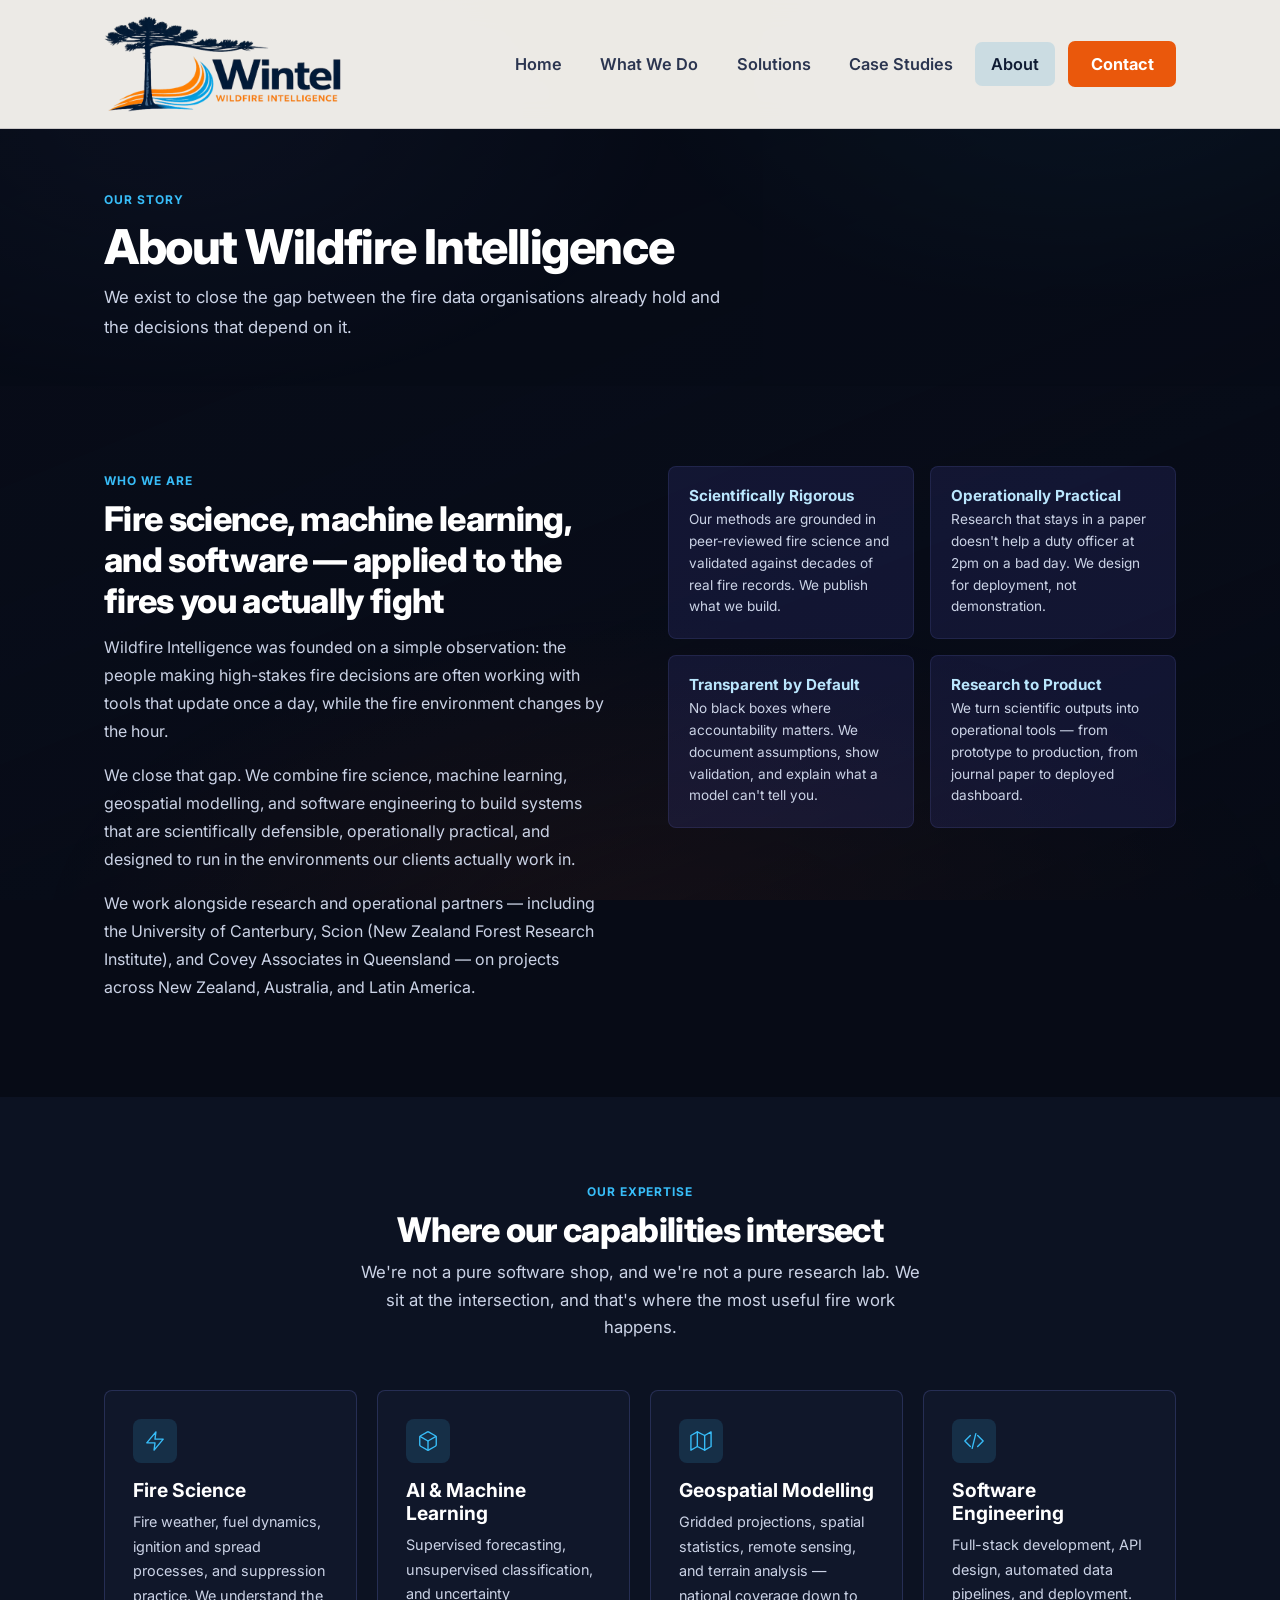
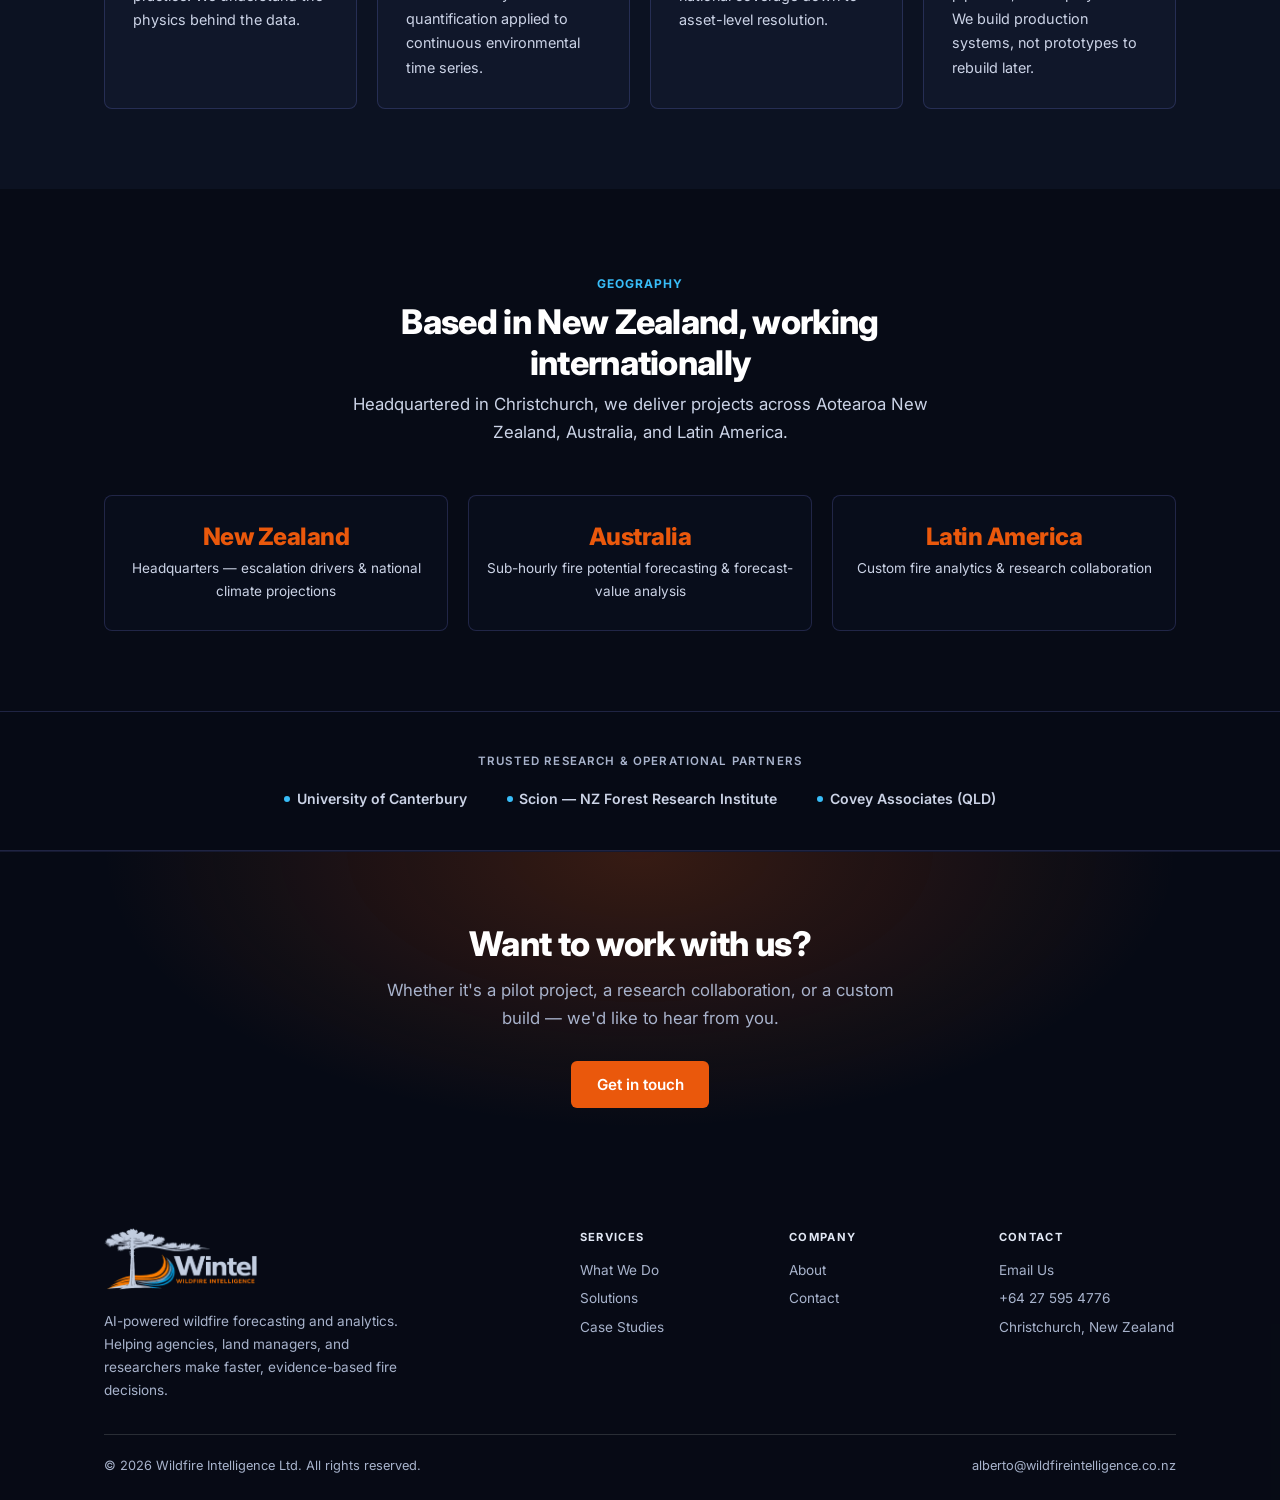
==== about.html @ 1c69aef7 "Initial commit: Wildfire Intelligence website" ====
<!DOCTYPE html>
<html lang="en">
<head>
    <meta charset="UTF-8">
    <meta name="viewport" content="width=device-width, initial-scale=1.0">
    <title>About — Wildfire Intelligence | Fire Science, AI &amp; Software</title>
    <meta name="description" content="Wildfire Intelligence combines fire science, machine learning, geospatial modelling, and software engineering to support fire decisions under uncertainty. Based in Christchurch, New Zealand.">
    <meta name="keywords" content="about Wildfire Intelligence, fire science AI, wildfire data science New Zealand, Alberto Ardid, fire analytics company">

    <meta property="og:type" content="website">
    <meta property="og:title" content="About — Wildfire Intelligence">
    <meta property="og:description" content="Fire science meets AI and software engineering. Supporting better fire decisions under uncertainty.">
    <meta property="og:url" content="https://www.wildfireintelligence.co.nz/about.html">
    <meta property="og:site_name" content="Wildfire Intelligence">

    <link rel="canonical" href="https://www.wildfireintelligence.co.nz/about.html">
    <link rel="icon" href="img/favicon-32.png?v=20260804-1512" sizes="32x32" type="image/png">
    <link rel="apple-touch-icon" href="img/favicon-180.png?v=20260804-1512">
    <link rel="preconnect" href="https://fonts.googleapis.com">
    <link rel="preconnect" href="https://fonts.gstatic.com" crossorigin>
    <link rel="stylesheet" href="https://fonts.googleapis.com/css2?family=Inter:wght@400;500;600;700;800&display=swap">
    <link rel="stylesheet" href="css/style.css?v=20260804-1512">
</head>
<body>

<a href="#main" class="skip-link">Skip to main content</a>

<header class="site-header">
    <nav class="container nav-inner" aria-label="Main navigation">
        <a href="index.html" class="logo" aria-label="Wintel - Wildfire Intelligence home">
            <img class="logo-lockup" src="img/logo-lockup.png?v=20260804-1512" alt="Wintel - Wildfire Intelligence" width="1265" height="512">
        </a>
        <button class="mobile-toggle" aria-label="Toggle menu" aria-expanded="false">
            <svg viewBox="0 0 24 24"><line x1="3" y1="6" x2="21" y2="6"/><line x1="3" y1="12" x2="21" y2="12"/><line x1="3" y1="18" x2="21" y2="18"/></svg>
        </button>
        <ul class="nav-links">
            <li><a href="index.html">Home</a></li>
            <li><a href="what-we-do.html">What We Do</a></li>
            <li><a href="solutions.html">Solutions</a></li>
            <li><a href="case-studies.html">Case Studies</a></li>
            <li><a href="about.html" class="active">About</a></li>
            <li class="nav-cta"><a href="contact.html">Contact</a></li>
        </ul>
    </nav>
</header>

<main id="main">

    <section class="page-header">
        <div class="container">
            <span class="section-label">Our Story</span>
            <h1>About Wildfire Intelligence</h1>
            <p>We exist to close the gap between the fire data organisations already hold and the decisions that depend on it.</p>
        </div>
    </section>

    <!-- MISSION -->
    <section class="section">
        <div class="container">
            <div class="about-grid">
                <div class="about-content">
                    <span class="section-label">Who We Are</span>
                    <h2>Fire science, machine learning, and software &mdash; applied to the fires you actually fight</h2>
                    <p>Wildfire Intelligence was founded on a simple observation: the people making high-stakes fire decisions are often working with tools that update once a day, while the fire environment changes by the hour.</p>
                    <p>We close that gap. We combine fire science, machine learning, geospatial modelling, and software engineering to build systems that are scientifically defensible, operationally practical, and designed to run in the environments our clients actually work in.</p>
                    <p>We work alongside research and operational partners &mdash; including the University of Canterbury, Scion (New Zealand Forest Research Institute), and Covey Associates in Queensland &mdash; on projects across New Zealand, Australia, and Latin America.</p>
                </div>
                <div class="values-grid">
                    <div class="value-item">
                        <h4>Scientifically Rigorous</h4>
                        <p>Our methods are grounded in peer-reviewed fire science and validated against decades of real fire records. We publish what we build.</p>
                    </div>
                    <div class="value-item">
                        <h4>Operationally Practical</h4>
                        <p>Research that stays in a paper doesn't help a duty officer at 2pm on a bad day. We design for deployment, not demonstration.</p>
                    </div>
                    <div class="value-item">
                        <h4>Transparent by Default</h4>
                        <p>No black boxes where accountability matters. We document assumptions, show validation, and explain what a model can't tell you.</p>
                    </div>
                    <div class="value-item">
                        <h4>Research to Product</h4>
                        <p>We turn scientific outputs into operational tools &mdash; from prototype to production, from journal paper to deployed dashboard.</p>
                    </div>
                </div>
            </div>
        </div>
    </section>

    <!-- WHAT WE BRING -->
    <section class="section section-alt">
        <div class="container">
            <div class="section-header">
                <span class="section-label">Our Expertise</span>
                <h2>Where our capabilities intersect</h2>
                <p>We're not a pure software shop, and we're not a pure research lab. We sit at the intersection, and that's where the most useful fire work happens.</p>
            </div>
            <div class="services-grid">
                <div class="service-card">
                    <div class="service-card-icon"><svg viewBox="0 0 24 24"><path d="M13 2L3 14h9l-1 8 10-12h-9l1-8z"/></svg></div>
                    <h3>Fire Science</h3>
                    <p>Fire weather, fuel dynamics, ignition and spread processes, and suppression practice. We understand the physics behind the data.</p>
                </div>
                <div class="service-card">
                    <div class="service-card-icon"><svg viewBox="0 0 24 24"><path d="M21 16V8a2 2 0 0 0-1-1.73l-7-4a2 2 0 0 0-2 0l-7 4A2 2 0 0 0 3 8v8a2 2 0 0 0 1 1.73l7 4a2 2 0 0 0 2 0l7-4A2 2 0 0 0 21 16z"/><polyline points="3.27 6.96 12 12.01 20.73 6.96"/><line x1="12" y1="22.08" x2="12" y2="12"/></svg></div>
                    <h3>AI &amp; Machine Learning</h3>
                    <p>Supervised forecasting, unsupervised classification, and uncertainty quantification applied to continuous environmental time series.</p>
                </div>
                <div class="service-card">
                    <div class="service-card-icon"><svg viewBox="0 0 24 24"><polygon points="1 6 1 22 8 18 16 22 23 18 23 2 16 6 8 2 1 6"/><line x1="8" y1="2" x2="8" y2="18"/><line x1="16" y1="6" x2="16" y2="22"/></svg></div>
                    <h3>Geospatial Modelling</h3>
                    <p>Gridded projections, spatial statistics, remote sensing, and terrain analysis &mdash; national coverage down to asset-level resolution.</p>
                </div>
                <div class="service-card">
                    <div class="service-card-icon"><svg viewBox="0 0 24 24"><polyline points="16 18 22 12 16 6"/><polyline points="8 6 2 12 8 18"/><line x1="14" y1="4" x2="10" y2="20"/></svg></div>
                    <h3>Software Engineering</h3>
                    <p>Full-stack development, API design, automated data pipelines, and deployment. We build production systems, not prototypes to rebuild later.</p>
                </div>
            </div>
        </div>
    </section>

    <!-- WHERE WE WORK -->
    <section class="section">
        <div class="container">
            <div class="section-header">
                <span class="section-label">Geography</span>
                <h2>Based in New Zealand, working internationally</h2>
                <p>Headquartered in Christchurch, we deliver projects across Aotearoa New Zealand, Australia, and Latin America.</p>
            </div>
            <div class="stats">
                <div class="stat">
                    <div class="stat-number" style="font-size:1.5rem;">New Zealand</div>
                    <div class="stat-label">Headquarters &mdash; escalation drivers &amp; national climate projections</div>
                </div>
                <div class="stat">
                    <div class="stat-number" style="font-size:1.5rem;">Australia</div>
                    <div class="stat-label">Sub-hourly fire potential forecasting &amp; forecast-value analysis</div>
                </div>
                <div class="stat">
                    <div class="stat-number" style="font-size:1.5rem;">Latin America</div>
                    <div class="stat-label">Custom fire analytics &amp; research collaboration</div>
                </div>
            </div>
        </div>
    </section>

    <!-- PARTNERS -->
    <section class="partners">
        <div class="container partners-inner">
            <div class="partners-label">Trusted Research &amp; Operational Partners</div>
            <div class="partners-grid">
                <div class="partner"><span class="partner-dot"></span>University of Canterbury</div>
                <div class="partner"><span class="partner-dot"></span>Scion &mdash; NZ Forest Research Institute</div>
                <div class="partner"><span class="partner-dot"></span>Covey Associates (QLD)</div>
            </div>
        </div>
    </section>

    <section class="cta-banner">
        <div class="container">
            <h2>Want to work with us?</h2>
            <p>Whether it's a pilot project, a research collaboration, or a custom build &mdash; we'd like to hear from you.</p>
            <a href="contact.html" class="btn btn-primary">Get in touch</a>
        </div>
    </section>

</main>

<footer class="site-footer">
    <div class="container">
        <div class="footer-inner">
            <div class="footer-brand">
                <a href="index.html" class="logo" aria-label="Wintel - Wildfire Intelligence home">
                    <img class="logo-lockup" src="img/logo-lockup-reverse.png?v=20260804-1512" alt="Wintel - Wildfire Intelligence" width="1265" height="512">
                </a>
                <p>AI-powered wildfire forecasting and analytics. Helping agencies, land managers, and researchers make faster, evidence-based fire decisions.</p>
            </div>
            <div>
                <div class="footer-heading">Services</div>
                <ul class="footer-links">
                    <li><a href="what-we-do.html">What We Do</a></li>
                    <li><a href="solutions.html">Solutions</a></li>
                    <li><a href="case-studies.html">Case Studies</a></li>
                </ul>
            </div>
            <div>
                <div class="footer-heading">Company</div>
                <ul class="footer-links">
                    <li><a href="about.html">About</a></li>
                    <li><a href="contact.html">Contact</a></li>
                </ul>
            </div>
            <div>
                <div class="footer-heading">Contact</div>
                <ul class="footer-links">
                    <li><a href="mailto:alberto@wildfireintelligence.co.nz">Email Us</a></li>
                    <li><a href="tel:+64275954776">+64 27 595 4776</a></li>
                    <li>Christchurch, New Zealand</li>
                </ul>
            </div>
        </div>
        <div class="footer-bottom">
            <span>&copy; 2026 Wildfire Intelligence Ltd. All rights reserved.</span>
            <a href="mailto:alberto@wildfireintelligence.co.nz">alberto@wildfireintelligence.co.nz</a>
        </div>
    </div>
</footer>

<script src="js/main.js?v=20260804-1512" defer></script>
</body>
</html>
---- css/style.css ----
/* ============================================================
   WILDFIRE INTELLIGENCE — Design System
   Indigo-navy dark: navy surfaces, cool ash type, sky data, fire action.

   HOW THIS FILE IS ORGANISED
   1. PALETTE        raw hues. Never referenced by components directly.
   2. TOKENS         semantic roles (--bg-*, --text-*, --tint-*, --on-band-*).
                     Components reference ONLY these — so re-theming the whole
                     site means editing this block and nothing else.
   3. RETIRED THEMES previous token sets, kept commented for a one-paste restore.
   4. COMPONENTS

   COLOUR DISCIPLINE, in order of loudness:
     action (fire orange) — CTAs, stat numbers, hero-badge dot, CTA band,
                            hot end of any scale. Nothing else, ever.
     data (sky)           — links, section labels, icons, check marks,
                            citation links, the cool end of any scale.
     structure (periwinkle) — hairlines, tinted panels, partner glyphs.
   In this theme sky carries both the "link" and "verify" roles; the tokens
   stay separate so a future theme can split them again (the plum theme did,
   with violet for structure and cyan for verification).

   BANDS: .section-dark, .cta-banner and .site-footer are darker slabs that
   punctuate the page — its rhythm. Their contents use --on-band-* tokens, so
   anything nested inside a band must use those rather than --text-*.

   Pure static HTML/CSS/JS — no build step, no framework.
   ============================================================ */

/* ---------- 1. PALETTE ---------- */
:root {
    /* Fire */
    --fire-700: #9a3412; --fire-600: #ea580c; --fire-500: #f97316;
    --fire-400: #fb923c; --fire-300: #fdba74; --ember-200: #fed7aa;
    /* Sky — data */
    --sky-700: #0369a1; --sky-600: #0284c7; --sky-500: #0ea5e9;
    --sky-400: #38bdf8; --sky-300: #7dd3fc; --sky-200: #bae6fd;
    /* Periwinkle — structure */
    --iris-600: #4f46e5; --iris-500: #6366f1; --iris-400: #818cf8;
    --iris-300: #a5b4fc;
    /* Indigo-navy surfaces */
    --navy-950: #070b16; --navy-900: #0b1020; --navy-850: #131a2e;
    --navy-800: #1c2540; --navy-700: #2a3556;
    /* Cool ash neutrals */
    --ash-600: #4b5675; --ash-500: #6b7796; --ash-400: #a8b3cc;
    --ash-300: #cbd3e6; --ash-200: #e2e8f5; --ash-100: #f1f4fb;

    --white: #ffffff;

    --font-sans: 'Inter', system-ui, -apple-system, sans-serif;
    --radius: 8px;
    --radius-lg: 12px;
    --max-width: 1120px;
}

/* ---------- 2. TOKENS (indigo-navy dark) ---------- */
:root {
    /* backgrounds */
    --bg-page:        var(--navy-950);
    /* Light header bar. This is also what lets the logo keep its ORIGINAL
       colours on a transparent background — its type is near-black navy and
       needs a light surface behind it, so header colours are their own tokens. */
    --bg-header:      rgba(244,242,237,.97);
    --header-line:    rgba(26,19,48,.16);
    --header-text:    #2b3550;
    --header-strong:  #0f1b33;
    --header-tint:    rgba(2,132,199,.14);
    --bg-hero:        rgba(7,11,22,.42);
    --bg-page-header: rgba(7,11,22,.55);
    --bg-alt:         rgba(19,26,46,.52);
    --bg-rail:        rgba(7,11,22,.46);
    --surface:        rgba(19,26,46,.74);
    --surface-2:      rgba(11,16,32,.62);
    --field-bg:       rgba(7,11,22,.6);
    --field-line:     rgba(168,179,204,.26);
    --mobile-nav-bg:  rgba(7,11,22,.97);

    /* glow fields behind everything */
    --glow-cool: rgba(56,189,248,.15);
    --glow-mid:  rgba(129,140,248,.18);
    --glow-warm: rgba(234,88,12,.14);
    --veil: linear-gradient(158deg, rgba(7,11,22,.56), rgba(11,16,32,.30) 46%, rgba(7,11,22,.74));

    /* lines and shadows — on dark, hairlines do the work elevation does on light */
    --line:        rgba(129,140,248,.20);
    --line-soft:   rgba(129,140,248,.12);
    --shadow-rest: none;
    --shadow-card: 0 12px 30px rgba(0,0,0,.32);
    --logo-plate:  rgba(247,245,240,.97);  /* light plate behind the full-colour lockup */

    /* type */
    --heading:          var(--white);
    --text-body:        var(--ash-300);
    --text-strong:      var(--ash-100);
    --text-lead:        var(--ash-200);
    --text-muted:       var(--ash-400);
    --text-faint:       var(--ash-500);
    --text-placeholder: var(--ash-600);

    /* accents */
    --action:       var(--fire-600);
    --action-hover: #c2410c;
    --action-hot:   var(--fire-500);
    --link:         var(--sky-400);
    --link-hover:   var(--sky-200);
    --label:        var(--sky-400);
    --icon:         var(--sky-400);
    --icon-strong:  var(--sky-300);
    --verify:       var(--sky-400);
    --verify-text:  var(--sky-400);
    --badge-text:   var(--sky-200);
    /* --logo-sub / --logo-glow are only needed if the header ever reverts to
       "emblem image + live text"; the full-lockup version uses --logo-plate. */

    /* tints */
    --tint-nav:          rgba(56,189,248,.16);
    --tint-icon:         rgba(56,189,248,.14);
    --tint-badge:        rgba(56,189,248,.18);
    --tint-panel:        rgba(99,102,241,.12);
    --tint-panel-hover:  rgba(99,102,241,.18);
    --tint-case-head:    rgba(99,102,241,.09);
    --tint-visual:       rgba(99,102,241,.20);
    --tint-ring:         rgba(56,189,248,.18);
    --border-hover:      rgba(56,189,248,.45);

    /* secondary button */
    --btn2-bg:       rgba(255,255,255,.1);
    --btn2-bg-hover: rgba(56,189,248,.16);
    --btn2-text:     var(--white);
    --btn2-line:     rgba(203,211,230,.28);

    /* darker bands that punctuate the page */
    --band-bg:         rgba(7,11,22,.6);
    --cta-bg:          rgba(7,11,22,.7);
    --footer-bg:       rgba(7,11,22,.86);
    --band-inset:      rgba(255,255,255,.06);
    --band-line:       rgba(255,255,255,.14);
    --on-band-heading: var(--white);
    --on-band-text:    var(--ash-200);
    --on-band-muted:   var(--ash-400);
    --on-band-label:   var(--sky-300);
    --on-band-badge:   rgba(56,189,248,.18);
}

/* ---------- 3. RETIRED THEMES (one-paste restore) ----------------------------
   Each set replaces the token block above. The component section never needs
   editing. js/main.js carries a matching mesh ramp per theme — set its `THEME`
   constant to 'navy' (active), 'plum' or 'bone'. That is not cosmetic: a ramp
   tuned for a dark page goes invisible on paper, so the bone ramp inverts which
   end of the scale carries the ink and raises the alpha floor.

   --- A. BONE LIGHT (paper, ink-violet type, dark plum bands; THEME='bone') ---
   Palette additions needed: --ink-900:#1a1330; --ink-800:#332b4a; --ink-600:#5c5375;
   --ink-400:#8a819e; --bone:#f7f5f0; plus the violet/cyan/plum ramps from B.
    --bg-page: var(--bone);                --bg-header: rgba(247,245,240,.92);
    --bg-hero: transparent;                --bg-page-header: rgba(255,255,255,.55);
    --bg-alt: rgba(255,255,255,.62);       --bg-rail: rgba(255,255,255,.55);
    --surface: rgba(255,255,255,.92);      --surface-2: rgba(255,255,255,.76);
    --field-bg: var(--white);              --field-line: rgba(26,19,48,.22);
    --mobile-nav-bg: rgba(247,245,240,.98);
    --glow-cool: rgba(8,145,178,.10);      --glow-mid: rgba(124,58,237,.11);
    --glow-warm: rgba(234,88,12,.10);
    --veil: linear-gradient(158deg, rgba(247,245,240,.5), rgba(255,255,255,.2) 46%, rgba(241,239,233,.6));
    --line: rgba(76,29,149,.16);           --line-soft: rgba(76,29,149,.09);
    --shadow-rest: 0 1px 2px rgba(45,25,80,.07);
    --shadow-card: 0 10px 24px rgba(45,25,80,.13);
    --logo-glow: drop-shadow(0 2px 8px rgba(120,40,10,.22));
    --heading: #1a1330;   --text-body: #332b4a;   --text-strong: #1a1330;
    --text-lead: #332b4a; --text-muted: #5c5375;  --text-faint: #8a819e;
    --text-placeholder: #8a819e;
    --action-hot: var(--fire-600);         --link: #7c3aed;  --link-hover: #5b21b6;
    --label: #7c3aed;  --icon: #7c3aed;    --icon-strong: #7c3aed;
    --verify: #0891b2; --verify-text: #0e7490; --badge-text: #5b21b6;
    --logo-sub: #c2410c;
    --tint-nav: rgba(124,58,237,.12);      --tint-icon: rgba(124,58,237,.14);
    --tint-badge: rgba(124,58,237,.12);    --tint-panel: rgba(124,58,237,.09);
    --tint-panel-hover: rgba(124,58,237,.14); --tint-case-head: rgba(124,58,237,.07);
    --tint-visual: rgba(124,58,237,.20);   --tint-ring: rgba(124,58,237,.18);
    --border-hover: rgba(124,58,237,.42);
    --btn2-bg: var(--white); --btn2-bg-hover: #f1efe9;
    --btn2-text: #1a1330;   --btn2-line: rgba(26,19,48,.2);
    --band-bg: #140d24; --cta-bg: #140d24; --footer-bg: #140d24;
   Also: the footer logo needs its own warm glow, since the page-level
   --logo-glow is a dark shadow that vanishes on the band.

   --- B. PLUM-VIOLET DARK (violet structure, cyan verification; THEME='plum') ---
   Palette additions needed: --violet-800:#5b21b6 --violet-700:#6d28d9
   --violet-600:#7c3aed --violet-500:#8b5cf6 --violet-400:#a78bfa
   --violet-300:#c4b5fd --violet-200:#ddd6fe --cyan-700:#0e7490 --cyan-600:#0891b2
   --cyan-400:#22d3ee --cyan-300:#67e8f9 --cyan-200:#a5f3fc --plum-950:#0d0918
   --plum-900:#140d24 --plum-850:#1d1436 --plum-800:#291c4a, and violet-tinted ash
   (#5b5175 #7d7296 #b6acce #d8d1e8 #ece6f7 #f6f3fb).
    --bg-page: var(--plum-950);            --bg-header: rgba(13,9,24,.9);
    --bg-hero: rgba(13,9,24,.42);          --bg-page-header: rgba(13,9,24,.55);
    --bg-alt: rgba(29,20,54,.52);          --bg-rail: rgba(13,9,24,.46);
    --surface: rgba(29,20,54,.74);         --surface-2: rgba(20,13,36,.62);
    --field-bg: rgba(13,9,24,.6);          --field-line: rgba(182,172,206,.26);
    --mobile-nav-bg: rgba(13,9,24,.97);
    --glow-cool: rgba(34,211,238,.15);     --glow-mid: rgba(167,139,250,.24);
    --glow-warm: rgba(234,88,12,.16);
    --veil: linear-gradient(158deg, rgba(13,9,24,.56), rgba(20,13,36,.30) 46%, rgba(13,9,24,.74));
    --line: rgba(167,139,250,.24);         --line-soft: rgba(167,139,250,.14);
    --shadow-card: 0 12px 30px rgba(0,0,0,.34);
    --logo-glow: drop-shadow(0 2px 12px rgba(249,115,22,.4));
    --link: #a78bfa;  --link-hover: #ddd6fe;  --label: #a78bfa;
    --icon: #a78bfa;  --icon-strong: #c4b5fd;
    --verify: #22d3ee; --verify-text: #22d3ee; --badge-text: #ddd6fe;
    --tint-nav: rgba(167,139,250,.18);     --tint-icon: rgba(139,92,246,.18);
    --tint-badge: rgba(139,92,246,.22);    --tint-panel: rgba(124,58,237,.16);
    --tint-panel-hover: rgba(124,58,237,.22); --tint-case-head: rgba(124,58,237,.14);
    --tint-visual: rgba(139,92,246,.26);   --tint-ring: rgba(139,92,246,.22);
    --border-hover: rgba(167,139,250,.5);
    --btn2-bg-hover: rgba(167,139,250,.18); --btn2-line: rgba(216,209,232,.28);
    --band-bg: rgba(13,9,24,.62);          --cta-bg: rgba(13,9,24,.72);
    --footer-bg: rgba(13,9,24,.88);        --on-band-label: #67e8f9;
    --on-band-badge: rgba(34,211,238,.18);

   A dual auto light/dark build also worked: wrap the bone set in
   @media (prefers-color-scheme: light) and pick the JS ramp from matchMedia.
   ------------------------------------------------------------------------- */

/* ---------- 4. COMPONENTS ---------- */
*, *::before, *::after { box-sizing: border-box; margin: 0; padding: 0; }
html { font-size: 16px; scroll-behavior: smooth; }
body {
    font-family: var(--font-sans); color: var(--text-body);
    line-height: 1.65; background: var(--bg-page);
    -webkit-font-smoothing: antialiased;
    min-height: 100vh;
    position: relative;
    isolation: isolate;
}

/* Backdrop — two cool fields plus one restrained ember glow, in place of
   Cloudbreak's background photo. To use a photo later, add to body::before:
       background-image: url("../img/bg.jpg");
       background-size: cover; background-position: center;
   and drop the opacity to ~.22.                                          */
body::before {
    content: "";
    position: fixed; inset: 0; z-index: 0; pointer-events: none;
    background:
        radial-gradient(ellipse 56% 46% at 84% 6%,   var(--glow-cool), transparent 62%),
        radial-gradient(ellipse 60% 50% at 14% 12%,  var(--glow-mid),  transparent 64%),
        radial-gradient(ellipse 74% 54% at 52% 104%, var(--glow-warm), transparent 66%);
}
body::after {
    content: "";
    position: fixed; inset: 0; z-index: 0; pointer-events: none;
    background: var(--veil);
}
body > * { position: relative; z-index: 1; }

img { max-width: 100%; height: auto; display: block; }
a { color: var(--link); text-decoration: none; transition: color .15s; }
a:hover { color: var(--link-hover); }

h1, h2, h3, h4 { color: var(--heading); line-height: 1.2; font-weight: 800; }
h1 { font-size: clamp(2rem, 4.5vw, 3rem); letter-spacing: -.03em; }
h2 { font-size: clamp(1.5rem, 3.5vw, 2.125rem); letter-spacing: -.02em; }
h3 { font-size: 1.2rem; font-weight: 700; }
h4 { font-size: 1.05rem; font-weight: 700; }

.container { max-width: var(--max-width); margin: 0 auto; padding: 0 1.5rem; }

/* Skip link */
.skip-link {
    position: absolute; top: -100%; left: 1rem;
    background: var(--action); color: var(--white);
    padding: .5rem 1rem; border-radius: var(--radius); z-index: 1000; font-weight: 600;
}
.skip-link:focus { top: 1rem; color: var(--white); }

/* ===== HEADER ===== */
.site-header {
    position: sticky; top: 0; z-index: 100;
    background: var(--bg-header); border-bottom: 1px solid var(--header-line);
    backdrop-filter: blur(14px);
    -webkit-backdrop-filter: blur(14px);
}
.nav-inner {
    display: flex; align-items: center;
    justify-content: space-between; height: 128px;
}

/* ---- LOGO ----------------------------------------------------------------
   The complete artwork lockup (emblem + "Wintel" + tagline) in its ORIGINAL
   colours, on a fully transparent background — no plate, no live text, no
   recolouring.
   KNOWN TRADE-OFF: the lockup's type and tree are near-black navy
   (rgb 0,26,57) against a #070b16 page — about 1.1:1 contrast, so they read
   very faintly. Only the orange and cyan elements carry. The fixes, in order
   of fidelity to the artwork: (1) switch the page to the bone light theme
   (part 3 of this file) so the original colours work natively; (2) use
   img/logo-mark.png, the knockout emblem, and accept recoloured ink;
   (3) put the plate back (--logo-plate is still defined for that).
   ------------------------------------------------------------------------ */
.logo {
    display: inline-flex; align-items: center;
    flex-shrink: 0; color: var(--heading);
    background: none; padding: 0; border: none; box-shadow: none;
}
.logo:hover { color: var(--heading); }
/* 1265x512 artwork (2.47:1) — height drives horizontal cost: 96px tall is ~237px
   wide. The header keeps the ORIGINAL colours (light bar behind it); the footer
   swaps in logo-lockup-reverse.png because it sits on a dark band. */
.logo-lockup { height: 96px; width: auto; display: block; }
.footer-brand .logo-lockup { height: 62px; }

.nav-links { display: flex; align-items: center; gap: .4rem; list-style: none; }
.nav-links a {
    display: block; padding: .55rem 1rem;
    color: var(--header-text); font-weight: 600; font-size: 1.02rem;
    border-radius: 7px; transition: color .15s, background .15s;
}
.nav-links a:hover, .nav-links a.active { color: var(--header-strong); background: var(--header-tint); }
.nav-cta { margin-left: .4rem; }
.nav-cta a {
    background: var(--action) !important; color: var(--white) !important;
    padding: .58rem 1.4rem !important; border-radius: 7px !important; font-weight: 700 !important;
    transition: background .15s !important;
}
.nav-cta a:hover { background: var(--action-hover) !important; }

.mobile-toggle {
    display: none; background: none; border: none;
    cursor: pointer; padding: .5rem; color: var(--header-text);
}
.mobile-toggle svg { width: 22px; height: 22px; stroke: currentColor; fill: none; stroke-width: 2; stroke-linecap: round; }

/* ===== BUTTONS ===== */
.btn {
    display: inline-flex; align-items: center; gap: .5rem;
    padding: .7rem 1.6rem; font-size: .95rem; font-weight: 600;
    border-radius: 6px; border: none; cursor: pointer;
    transition: background .15s, transform .15s, border-color .15s, color .15s;
    text-decoration: none;
}
.btn-primary { background: var(--action); color: var(--white); }
.btn-primary:hover { background: var(--action-hover); color: var(--white); transform: translateY(-1px); }
.btn-secondary { background: var(--btn2-bg); color: var(--btn2-text); border: 1.5px solid var(--btn2-line); }
.btn-secondary:hover { background: var(--btn2-bg-hover); color: var(--btn2-text); border-color: var(--border-hover); }
.btn-outline { background: var(--btn2-bg); color: var(--link); border: 1.5px solid var(--line); }
.btn-outline:hover { background: var(--tint-nav); border-color: var(--border-hover); color: var(--link-hover); }
.btn-ghost { background: transparent; color: var(--link); padding: .4rem 0; font-size: .9rem; }
.btn-ghost:hover { color: var(--action); }
.btn-ghost svg { width: 14px; height: 14px; transition: transform .15s; }
.btn-ghost:hover svg { transform: translateX(3px); }

/* ===== HERO ===== */
.hero {
    padding: 5.5rem 0 5rem;
    background: var(--bg-hero); color: var(--heading);
    position: relative; overflow: hidden;
}
.hero-grid {
    display: grid; grid-template-columns: 1.12fr 1.38fr;
    gap: 2.5rem; align-items: center;
}
.hero-content { position: relative; z-index: 1; }
.hero-badge {
    display: inline-flex; align-items: center; gap: .4rem;
    color: var(--label); font-size: .78rem; font-weight: 600;
    text-transform: uppercase; letter-spacing: .06em;
    margin-bottom: 1.25rem;
}
.hero-badge-dot {
    width: 6px; height: 6px; background: var(--action-hot);
    border-radius: 50%; box-shadow: 0 0 0 3px rgba(249,115,22,.22);
}
.hero h1 { color: var(--heading); margin-bottom: 1rem; }
.hero h1 .highlight { color: var(--verify-text); }
.hero h1 .highlight-accent { color: var(--action-hot); }
.hero-subtitle {
    font-size: 1.1rem; color: var(--text-lead);
    line-height: 1.75; margin-bottom: 2rem; max-width: 520px;
}
.hero-buttons { display: flex; gap: .75rem; flex-wrap: wrap; }

/* Hero visual — animated topographic risk mesh (canvas).
   Height maps to colour, violet/steel → cyan → amber → fire red.
   The ramp is theme-aware and lives in js/main.js. */
.hero-visual {
    display: flex; justify-content: center; align-items: center;
    position: relative;
}
.hero-graphic {
    width: 100%; aspect-ratio: 16 / 9; position: relative;
    -webkit-mask-image: radial-gradient(
        ellipse 56% 55% at 50% 50%,
        black 50%, rgba(0,0,0,.75) 64%, rgba(0,0,0,.35) 77%,
        rgba(0,0,0,.08) 88%, transparent 97%);
    mask-image: radial-gradient(
        ellipse 56% 55% at 50% 50%,
        black 50%, rgba(0,0,0,.75) 64%, rgba(0,0,0,.35) 77%,
        rgba(0,0,0,.08) 88%, transparent 97%);
}
.hero-canvas { display: block; width: 100%; height: 100%; }

/* Hero still image — the ember araucaria. Transparent PNG, so it reads directly
   against the page gradient with no plate or backdrop. Held at 93% and with its
   highlights rolled off in the asset itself, so it supports the headline rather
   than pulling the eye off it. */
.hero-image { width: 93%; height: auto; display: block; }

/* ===== SPLIT PAGE HEADER =====
   What We Do mirrors the homepage hero — copy left, visual right — except the
   visual is the animated risk-surface canvas rather than a still. The canvas
   keeps id="hero-field" because js/main.js binds to that id, and it sizes itself
   from its parent's box, so .hero-graphic must keep an aspect-ratio.
   There must be exactly one #hero-field in the site. */
.page-header-split { padding: 3.25rem 0 3rem; }
.page-header-split .hero-grid { align-items: center; }
.page-header-split .page-header-content { max-width: 560px; }

/* ===== SECTIONS ===== */
.section { padding: 5rem 0; background: transparent; }
.section-alt { background: var(--bg-alt); }
.section-dark { background: var(--band-bg); }
.section-header { text-align: center; max-width: 580px; margin: 0 auto 3rem; }
.section-header p { color: var(--text-body); font-size: 1.05rem; margin-top: .5rem; }
.section-label {
    display: inline-block; font-size: .75rem; font-weight: 700;
    text-transform: uppercase; letter-spacing: .08em;
    color: var(--label); margin-bottom: .5rem;
}
/* dark bands keep light-on-dark type in both themes */
.section-dark h2, .section-dark h3 { color: var(--on-band-heading); }
.section-dark .section-header p { color: var(--on-band-muted); }
.section-dark .section-label { color: var(--on-band-label); }

/* ===== SERVICE CARDS ===== */
.services-grid {
    display: grid; grid-template-columns: repeat(auto-fill, minmax(248px, 1fr)); gap: 1.25rem;
}
.service-card {
    background: var(--surface); border: 1px solid var(--line);
    border-radius: var(--radius); padding: 1.75rem; box-shadow: var(--shadow-rest);
    transition: border-color .2s, box-shadow .2s, transform .2s;
}
.service-card:hover {
    border-color: var(--border-hover);
    box-shadow: var(--shadow-card);
    transform: translateY(-2px);
}
.service-card-icon {
    width: 44px; height: 44px; background: var(--tint-icon);
    border-radius: var(--radius); display: flex;
    align-items: center; justify-content: center; margin-bottom: 1rem;
}
.service-card-icon svg {
    width: 22px; height: 22px; stroke: var(--icon);
    fill: none; stroke-width: 1.5; stroke-linecap: round; stroke-linejoin: round;
}
.service-card h3 { margin-bottom: .5rem; }
.service-card p { color: var(--text-body); font-size: .9rem; line-height: 1.7; }

/* ===== SERVICE BLOCKS (What We Do) ===== */
.service-block {
    display: grid; grid-template-columns: 1.15fr .85fr;
    gap: 3rem; align-items: center;
}
.service-block.reverse .service-content { order: 2; }
.service-block.reverse .service-visual { order: 1; }
.service-content h2 { margin-bottom: .75rem; }
.service-content > p { color: var(--text-body); line-height: 1.75; margin-bottom: 1.25rem; }
.service-features { list-style: none; margin-bottom: 1.5rem; }
.service-features li {
    display: flex; align-items: flex-start; gap: .6rem;
    font-size: .92rem; color: var(--text-body); padding: .35rem 0; line-height: 1.65;
}
.service-features li svg {
    width: 16px; height: 16px; stroke: var(--verify);
    fill: none; stroke-width: 2.4; flex-shrink: 0; margin-top: 4px;
}
.service-features strong { color: var(--text-strong); font-weight: 600; }
.service-visual {
    border: 1px solid var(--line); border-radius: var(--radius-lg);
    background:
        radial-gradient(circle at 50% 42%, var(--tint-visual), transparent 68%),
        var(--surface-2);
    min-height: 240px; display: flex; align-items: center; justify-content: center;
    padding: 2rem;
}
.service-visual-content { text-align: center; }
.service-visual-icon {
    width: 64px; height: 64px; margin: 0 auto 1rem;
    border-radius: 50%; background: var(--tint-icon);
    border: 1px solid var(--line);
    display: flex; align-items: center; justify-content: center;
}
.service-visual-icon svg {
    width: 30px; height: 30px; fill: none; stroke: var(--icon-strong);
    stroke-width: 1.6; stroke-linecap: round; stroke-linejoin: round;
}
.service-visual-label { font-size: .85rem; color: var(--text-muted); line-height: 1.7; }

/* ===== SOLUTION CARDS ===== */
.solutions-grid {
    display: grid; grid-template-columns: repeat(auto-fill, minmax(340px, 1fr)); gap: 1.5rem;
}
.solution-card {
    background: var(--surface); border: 1px solid var(--line);
    border-radius: var(--radius-lg); padding: 2rem; box-shadow: var(--shadow-rest);
    transition: border-color .2s, box-shadow .2s, transform .2s;
}
.solution-card:hover {
    border-color: var(--border-hover);
    box-shadow: var(--shadow-card);
    transform: translateY(-2px);
}
.solution-card-badge {
    display: inline-block; font-size: .7rem; font-weight: 700;
    text-transform: uppercase; letter-spacing: .06em;
    color: var(--badge-text); background: var(--tint-badge);
    padding: .2rem .6rem; border-radius: 4px; margin-bottom: .75rem;
}
.solution-card h3 { margin-bottom: .5rem; }
.solution-card p { color: var(--text-body); font-size: .9rem; line-height: 1.7; margin-bottom: .75rem; }
.solution-card ul { list-style: none; margin-bottom: 1rem; }
.solution-card ul li {
    display: flex; align-items: flex-start; gap: .5rem;
    font-size: .875rem; color: var(--text-body); padding: .25rem 0;
}
.solution-card ul li svg {
    width: 14px; height: 14px; stroke: var(--verify);
    fill: none; stroke-width: 2.4; flex-shrink: 0; margin-top: 4px;
}

/* ===== CASE STUDY CARDS (home preview) ===== */
.case-studies-grid {
    display: grid; grid-template-columns: repeat(auto-fill, minmax(280px, 1fr)); gap: 1.5rem;
}
.case-card {
    background: var(--surface); border: 1px solid var(--line);
    border-radius: var(--radius-lg); overflow: hidden; box-shadow: var(--shadow-rest);
    transition: border-color .2s, box-shadow .2s, transform .2s;
}
.case-card:hover {
    border-color: var(--border-hover);
    box-shadow: var(--shadow-card);
    transform: translateY(-2px);
}
.case-card-visual {
    height: 140px; display: flex; align-items: center;
    justify-content: center; position: relative;
}
.case-card-visual svg {
    width: 40px; height: 40px; stroke: var(--white);
    fill: none; stroke-width: 1.5; opacity: .9;
}
.case-card-visual .case-tag {
    position: absolute; top: .75rem; left: .75rem;
    font-size: .7rem; font-weight: 700; text-transform: uppercase;
    letter-spacing: .05em; color: var(--white);
    background: rgba(0,0,0,.3); padding: .2rem .6rem; border-radius: 4px;
}
/* category swatches — deliberately fixed hues, they carry white glyphs */
.case-visual-forecast  { background: #b91c1c; }
.case-visual-analytics { background: #1e3a8a; }
.case-visual-modelling { background: #4c1d95; }
.case-visual-impact    { background: var(--navy-800); }

/* ===== CASE STUDY ARTICLES ===== */
.case-study {
    background: var(--surface); border: 1px solid var(--line);
    border-radius: var(--radius-lg); overflow: hidden; box-shadow: var(--shadow-rest);
    margin-bottom: 2rem; scroll-margin-top: 96px;
    transition: border-color .2s, box-shadow .2s;
}
.case-study:last-child { margin-bottom: 0; }
.case-study:hover { border-color: var(--border-hover); box-shadow: var(--shadow-card); }
.case-study-header {
    padding: 1.75rem 2rem 1.25rem;
    border-bottom: 1px solid var(--line-soft);
    background: var(--tint-case-head);
}
.case-study-meta {
    display: flex; align-items: center; gap: .75rem;
    flex-wrap: wrap; margin-bottom: .6rem;
}
.case-study-tag {
    font-size: .7rem; font-weight: 700; text-transform: uppercase;
    letter-spacing: .06em; color: var(--badge-text);
    background: var(--tint-badge); padding: .2rem .6rem; border-radius: 4px;
}
.case-study-date { font-size: .78rem; color: var(--text-muted); font-weight: 500; }
.case-study-header h3 { font-size: 1.32rem; }
.case-study-body { padding: 1.75rem 2rem 2rem; }
.case-study-section { margin-bottom: 1.25rem; }
.case-study-section h4 {
    font-size: .78rem; font-weight: 700; text-transform: uppercase;
    letter-spacing: .08em; color: var(--label); margin-bottom: .35rem;
}
.case-study-section p { color: var(--text-body); font-size: .94rem; line-height: 1.75; }
.case-study-partners {
    display: flex; gap: 1.5rem; flex-wrap: wrap;
    padding-top: 1.25rem; border-top: 1px solid var(--line-soft);
}
.case-study-partner {
    display: flex; align-items: center; gap: .45rem;
    font-size: .82rem; font-weight: 600; color: var(--text-muted);
}
.case-study-partner svg {
    width: 16px; height: 16px; fill: none; stroke: var(--verify);
    stroke-width: 1.6; stroke-linecap: round; stroke-linejoin: round; flex-shrink: 0;
}
.case-study-citation {
    margin-top: 1rem; font-size: .82rem;
    color: var(--text-muted); line-height: 1.7;
}
.case-study-citation em { color: var(--text-body); font-style: normal; }
.case-study-citation a { color: var(--verify-text); }

/* ===== PUBLICATIONS (inside a dark band) ===== */
.pub-list { list-style: none; display: grid; gap: 1rem; }
.pub-item {
    background: var(--band-inset); border: 1px solid var(--band-line);
    border-radius: var(--radius); padding: 1.25rem 1.5rem;
    font-size: .88rem; color: var(--on-band-muted); line-height: 1.7;
}
.pub-item strong {
    display: block; color: var(--on-band-heading); font-weight: 700;
    font-size: .98rem; margin-bottom: .3rem; line-height: 1.45;
}
.pub-item em { font-style: normal; color: var(--on-band-text); }
.pub-item a { color: var(--on-band-label); }
.pub-status {
    display: inline-block; margin-top: .5rem;
    font-size: .7rem; font-weight: 700; text-transform: uppercase; letter-spacing: .06em;
    color: var(--sky-200); background: var(--on-band-badge);
    padding: .15rem .55rem; border-radius: 4px;
}

/* ===== ABOUT ===== */
.about-grid { display: grid; grid-template-columns: 1fr 1fr; gap: 3.5rem; align-items: start; }
.about-content h2 { margin-bottom: .75rem; }
.about-content p { color: var(--text-body); line-height: 1.75; margin-bottom: 1rem; }

.values-grid { display: grid; grid-template-columns: 1fr 1fr; gap: 1rem; }
.value-item {
    background: var(--tint-panel); border: 1px solid var(--line-soft);
    border-radius: var(--radius); padding: 1.25rem;
    transition: background .15s;
}
.value-item:hover { background: var(--tint-panel-hover); }
.value-item h4 { color: var(--badge-text); margin-bottom: .25rem; font-size: .95rem; }
.value-item p { color: var(--text-body); font-size: .85rem; line-height: 1.6; }

/* ===== STATS ===== */
.stats { display: grid; grid-template-columns: repeat(auto-fit, minmax(180px, 1fr)); gap: 1.25rem; }
.stat {
    text-align: center; padding: 1.75rem 1rem;
    border: 1px solid var(--line); border-radius: var(--radius);
    background: var(--surface-2); box-shadow: var(--shadow-rest);
}
.stat-number {
    font-size: clamp(1.45rem, 2.4vw, 2.25rem); font-weight: 800; color: var(--action);
    line-height: 1.1; margin-bottom: .45rem; letter-spacing: -.02em;
}
.stat-label { font-size: .85rem; color: var(--text-body); }
.section-dark .stat { background: var(--band-inset); border-color: var(--band-line); box-shadow: none; }
.section-dark .stat-label { color: var(--on-band-muted); }

/* ===== TRUST BAR ===== */
.trust-bar {
    padding: 3rem 0; border-top: 1px solid var(--line);
    border-bottom: 1px solid var(--line);
    background: var(--bg-rail);
}
.trust-bar-inner { text-align: center; }
.trust-bar-label {
    font-size: .72rem; font-weight: 600; text-transform: uppercase;
    letter-spacing: .1em; color: var(--text-muted); margin-bottom: 1.25rem;
}
.trust-items {
    display: flex; align-items: center; justify-content: center;
    gap: 1.75rem; flex-wrap: wrap;
}
.trust-item {
    display: flex; align-items: center; gap: .5rem;
    font-size: .88rem; font-weight: 500; color: var(--text-body);
}
.trust-item svg {
    width: 18px; height: 18px; stroke: var(--verify);
    fill: none; stroke-width: 2.4; flex-shrink: 0;
}

/* ===== PARTNERS ===== */
.partners {
    padding: 2.5rem 0; border-top: 1px solid var(--line);
    border-bottom: 1px solid var(--line);
    background: var(--bg-rail);
}
.partners-inner { text-align: center; }
.partners-label {
    font-size: .72rem; font-weight: 600; text-transform: uppercase;
    letter-spacing: .1em; color: var(--text-muted); margin-bottom: 1rem;
}
.partners-grid { display: flex; align-items: center; justify-content: center; gap: 2.5rem; flex-wrap: wrap; }
.partner {
    font-size: .88rem; font-weight: 600; color: var(--text-body);
    display: flex; align-items: center; gap: .4rem;
}
.partner-dot { width: 6px; height: 6px; background: var(--link); border-radius: 50%; flex-shrink: 0; }

/* ===== CONTACT ===== */
.contact-grid { display: grid; grid-template-columns: 1fr 1fr; gap: 3rem; }
.contact-info h2 { margin-bottom: .75rem; }
.contact-info > p { color: var(--text-body); line-height: 1.75; margin-bottom: 1.75rem; }
.contact-detail { display: flex; align-items: flex-start; gap: .75rem; margin-bottom: 1.25rem; }
.contact-detail-icon {
    width: 40px; height: 40px; background: var(--tint-icon);
    border-radius: 6px; display: flex; align-items: center;
    justify-content: center; flex-shrink: 0;
}
.contact-detail-icon svg {
    width: 18px; height: 18px; stroke: var(--icon); fill: none;
    stroke-width: 1.6; stroke-linecap: round; stroke-linejoin: round;
}
.contact-detail-text h4 { font-size: .9rem; margin-bottom: .1rem; }
.contact-detail-text p, .contact-detail-text a { color: var(--text-body); font-size: .9rem; }
.contact-detail-note { color: var(--text-faint); font-size: .82rem; margin-top: .25rem; }

.contact-form-card {
    background: var(--surface); border: 1px solid var(--line);
    border-radius: var(--radius-lg); padding: 2rem; box-shadow: var(--shadow-rest);
}
.contact-form-card h3 { margin-bottom: .375rem; }
.contact-form-card > p { color: var(--text-body); font-size: .85rem; margin-bottom: 1.25rem; }
.form-group { margin-bottom: 1rem; }
.form-group label { display: block; font-size: .8rem; font-weight: 600; color: var(--text-lead); margin-bottom: .3rem; }
.form-group input, .form-group textarea, .form-group select {
    width: 100%; padding: .6rem .8rem;
    border: 1px solid var(--field-line); border-radius: 6px;
    font-size: .9rem; font-family: var(--font-sans);
    color: var(--heading); background: var(--field-bg);
    transition: border-color .15s, box-shadow .15s;
}
.form-group input::placeholder, .form-group textarea::placeholder { color: var(--text-placeholder); }
.form-group input:focus, .form-group textarea:focus, .form-group select:focus {
    outline: none; border-color: var(--link);
    box-shadow: 0 0 0 2px var(--tint-ring);
}
.form-group textarea { resize: vertical; min-height: 90px; }
.form-group select option { background: var(--field-bg); color: var(--heading); }
.form-row { display: grid; grid-template-columns: 1fr 1fr; gap: .75rem; }
.form-submit { width: 100%; justify-content: center; }

/* ===== CTA BANNER (dark band in both themes) ===== */
.cta-banner {
    background:
        radial-gradient(ellipse 60% 120% at 50% 0%, rgba(234,88,12,.22), transparent 70%),
        var(--cta-bg);
    padding: 4.5rem 0; text-align: center;
    border-top: 1px solid var(--line-soft);
}
.cta-banner h2 { color: var(--on-band-heading); margin-bottom: .75rem; }
.cta-banner p {
    color: var(--on-band-muted); font-size: 1.05rem; margin-bottom: 1.75rem;
    max-width: 520px; margin-left: auto; margin-right: auto;
}

/* ===== PAGE HEADER ===== */
.page-header {
    padding: 3.5rem 0 2.75rem;
    background: var(--bg-page-header);
}
.page-header h1 { color: var(--heading); margin-bottom: .5rem; }
.page-header p { color: var(--text-body); font-size: 1.05rem; max-width: 620px; line-height: 1.75; }

/* ===== FOOTER (dark band in both themes) ===== */
.site-footer { background: var(--footer-bg); color: var(--on-band-muted); padding: 3rem 0 1.5rem; }
.footer-inner { display: grid; grid-template-columns: 2.5fr 1fr 1fr 1fr; gap: 2rem; margin-bottom: 2rem; }
.footer-brand p { font-size: .85rem; line-height: 1.7; margin-top: .75rem; max-width: 300px; }
/* the footer lockup is the same plated image — no type colours to set */
.footer-heading {
    font-size: .7rem; font-weight: 700; text-transform: uppercase;
    letter-spacing: .12em; color: var(--on-band-text); margin-bottom: .75rem;
}
.footer-links { list-style: none; }
.footer-links li { margin-bottom: .4rem; font-size: .85rem; }
.footer-links a { color: var(--on-band-muted); font-size: .85rem; transition: color .15s; }
.footer-links a:hover { color: var(--on-band-label); }
.footer-bottom {
    border-top: 1px solid var(--band-line); padding-top: 1.25rem;
    display: flex; justify-content: space-between; align-items: center; font-size: .8rem;
}
.footer-bottom a { color: var(--on-band-muted); }
.footer-bottom a:hover { color: var(--on-band-label); }

/* ===== RESPONSIVE ===== */
@media (max-width: 900px) {
    .hero-grid { grid-template-columns: 1fr; }
    /* the hero visual is now content (the ember tree), so it stays on small
       screens — only capped so it doesn't push the buttons off the fold */
    .hero-visual { display: block; }
    .hero-image { max-width: 440px; margin: 0 auto; }
    .page-header-split { padding-bottom: 2.5rem; }
    .footer-inner { grid-template-columns: 1fr 1fr; }
    .about-grid { grid-template-columns: 1fr; gap: 2rem; }
    .solutions-grid { grid-template-columns: 1fr; }
    .service-block { grid-template-columns: 1fr; gap: 2rem; }
    .service-block.reverse .service-content { order: 1; }
    .service-block.reverse .service-visual { order: 2; }
}
@media (max-width: 768px) {
    .mobile-toggle { display: block; }
    .nav-inner { height: 104px; }
    .logo-lockup { height: 62px; }
    .nav-links {
        display: none; position: absolute; top: 104px; left: 0; right: 0;
        background: var(--bg-header); flex-direction: column; padding: 1rem;
        border-bottom: 1px solid var(--header-line);
    }
    .nav-links.open { display: flex; }
    .nav-cta { margin-left: 0; margin-top: .375rem; }
    .hero { padding: 3.5rem 0 3rem; }
    .section { padding: 3.5rem 0; }
    .contact-grid { grid-template-columns: 1fr; }
    .form-row { grid-template-columns: 1fr; }
    .footer-inner { grid-template-columns: 1fr; gap: 1.5rem; }
    .footer-bottom { flex-direction: column; gap: .5rem; text-align: center; }
    .values-grid { grid-template-columns: 1fr; }
    .stats { grid-template-columns: 1fr 1fr; }
    .trust-items { gap: 1.5rem; }
    .case-study-header { padding: 1.5rem 1.25rem 1.1rem; }
    .case-study-body { padding: 1.5rem 1.25rem; }
}
@media (max-width: 480px) {
    .stats { grid-template-columns: 1fr; }
    .hero-buttons { flex-direction: column; }
    .hero-buttons .btn { justify-content: center; }
    .services-grid { grid-template-columns: 1fr; }
    .case-studies-grid { grid-template-columns: 1fr; }
}

@media (prefers-reduced-motion: reduce) {
    html { scroll-behavior: auto; }
    .btn:hover, .service-card:hover, .solution-card:hover, .case-card:hover { transform: none; }
}
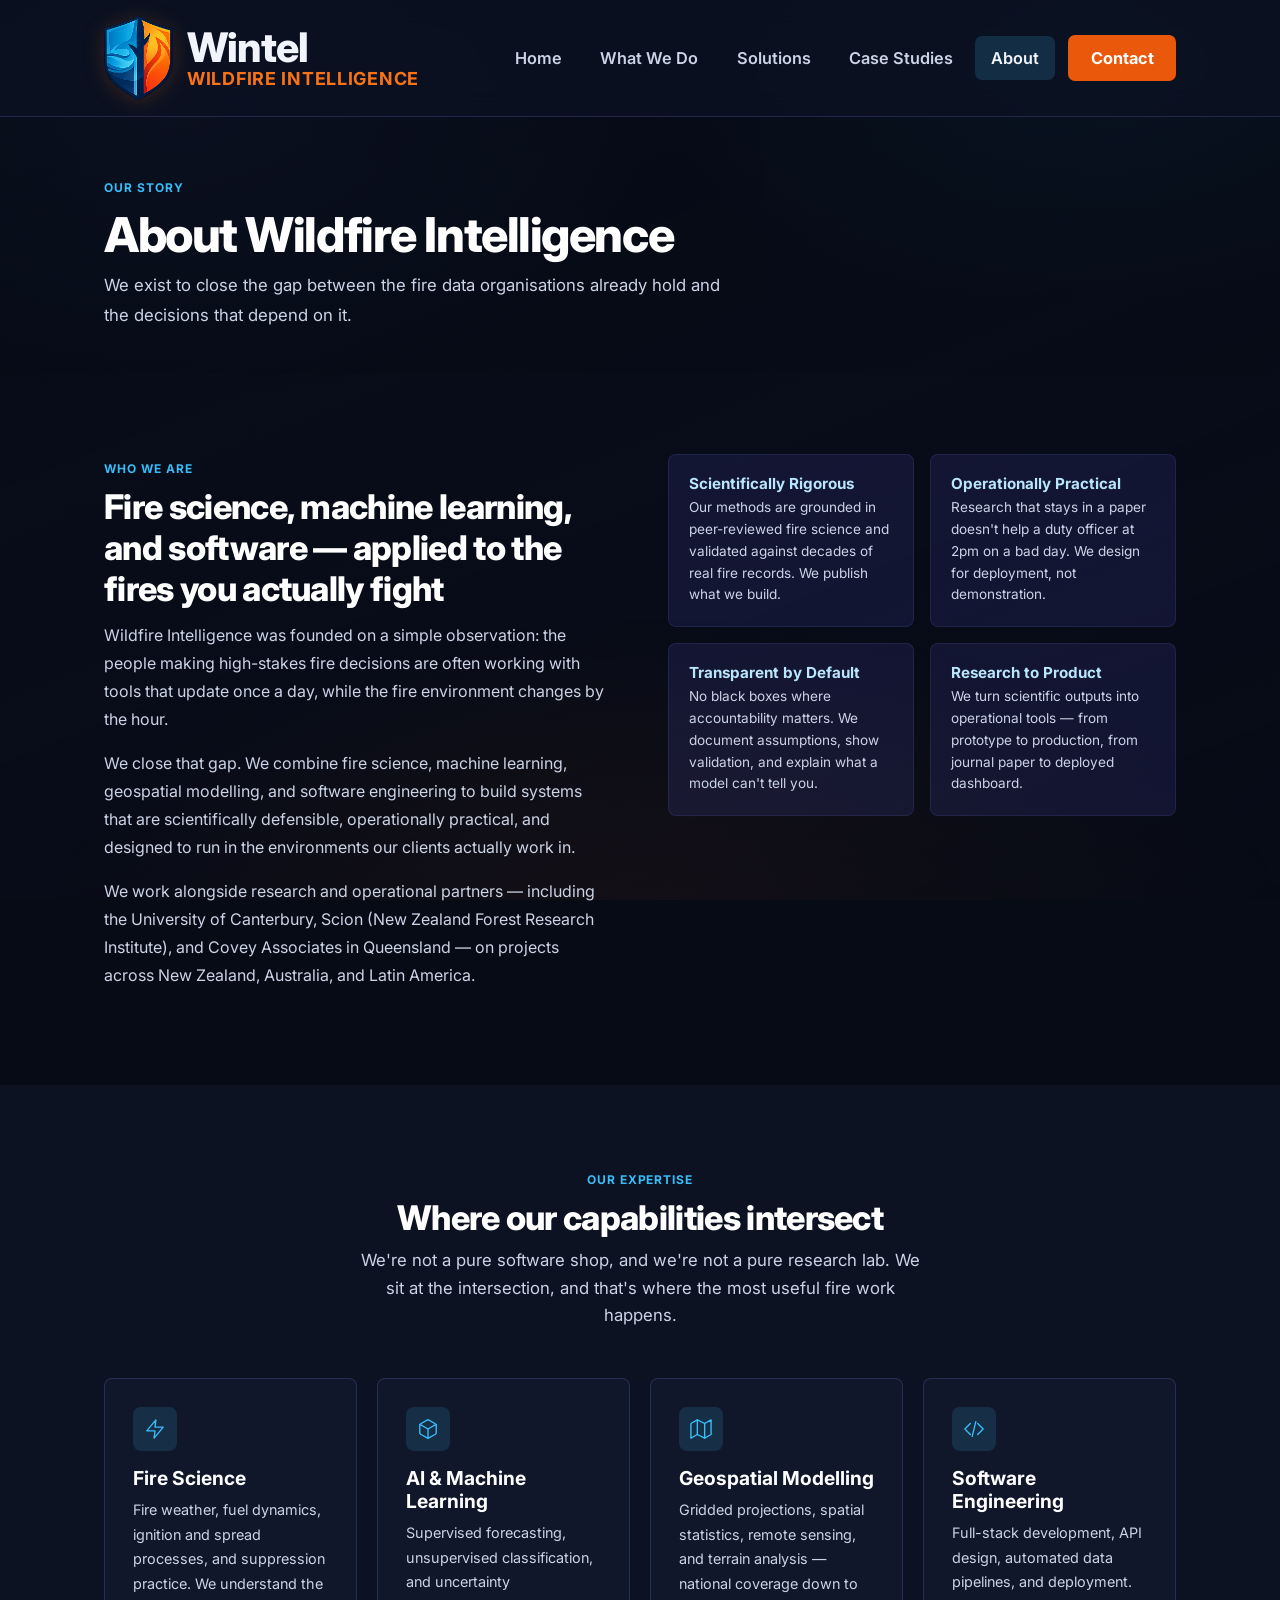
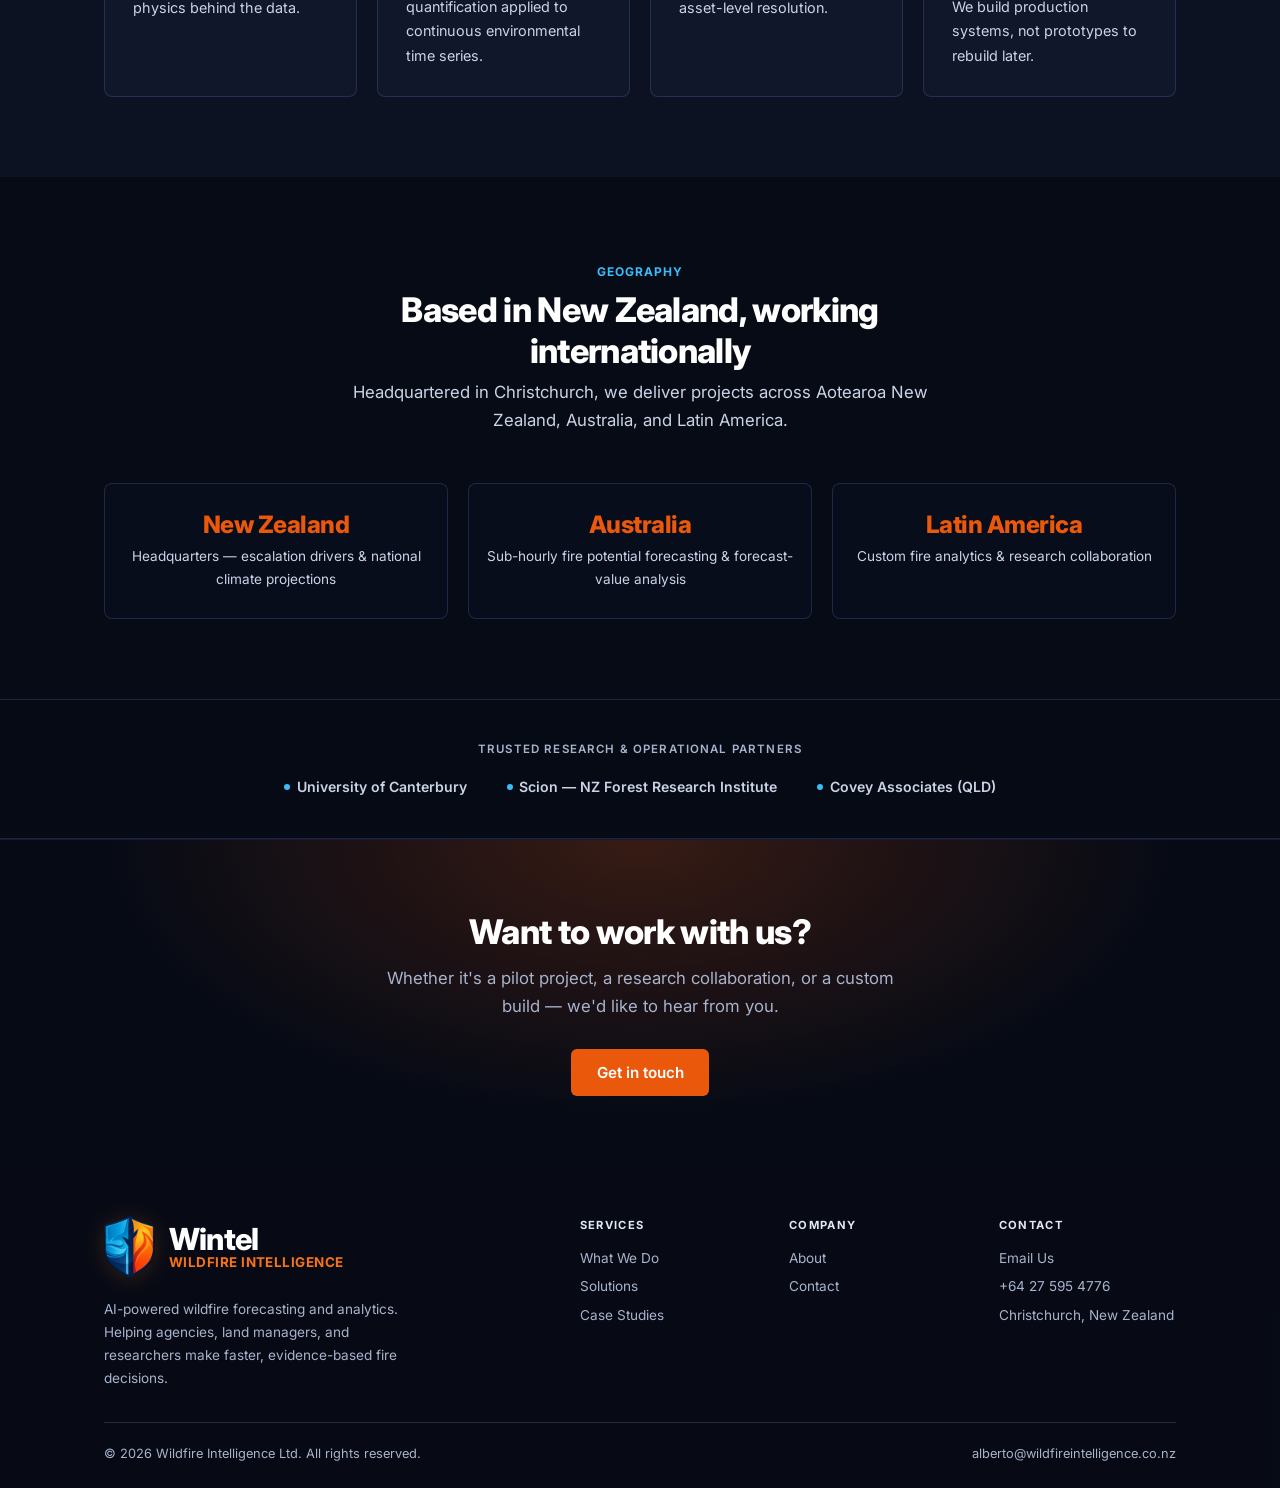
==== commit a9add198: "Rebrand logo to fire/water shield with live-text lockup Replace the araucaria lockup with the Aug 5 " ====
--- a/about.html
+++ b/about.html
@@ -14,12 +14,12 @@
     <meta property="og:site_name" content="Wildfire Intelligence">
 
     <link rel="canonical" href="https://www.wildfireintelligence.co.nz/about.html">
-    <link rel="icon" href="img/favicon-32.png?v=20260804-1512" sizes="32x32" type="image/png">
-    <link rel="apple-touch-icon" href="img/favicon-180.png?v=20260804-1512">
+    <link rel="icon" href="img/favicon-32.png?v=20260805-1142" sizes="32x32" type="image/png">
+    <link rel="apple-touch-icon" href="img/favicon-180.png?v=20260805-1142">
     <link rel="preconnect" href="https://fonts.googleapis.com">
     <link rel="preconnect" href="https://fonts.gstatic.com" crossorigin>
     <link rel="stylesheet" href="https://fonts.googleapis.com/css2?family=Inter:wght@400;500;600;700;800&display=swap">
-    <link rel="stylesheet" href="css/style.css?v=20260804-1512">
+    <link rel="stylesheet" href="css/style.css?v=20260805-1142">
 </head>
 <body>
 
@@ -28,7 +28,7 @@
 <header class="site-header">
     <nav class="container nav-inner" aria-label="Main navigation">
         <a href="index.html" class="logo" aria-label="Wintel - Wildfire Intelligence home">
-            <img class="logo-lockup" src="img/logo-lockup.png?v=20260804-1512" alt="Wintel - Wildfire Intelligence" width="1265" height="512">
+            <img class="logo-mark" src="img/logo-mark.png?v=20260805-1210" alt="" width="267" height="323"><span class="logo-text"><span class="logo-word">Wintel</span><span class="logo-sub">Wildfire Intelligence</span></span>
         </a>
         <button class="mobile-toggle" aria-label="Toggle menu" aria-expanded="false">
             <svg viewBox="0 0 24 24"><line x1="3" y1="6" x2="21" y2="6"/><line x1="3" y1="12" x2="21" y2="12"/><line x1="3" y1="18" x2="21" y2="18"/></svg>
@@ -172,7 +172,7 @@
         <div class="footer-inner">
             <div class="footer-brand">
                 <a href="index.html" class="logo" aria-label="Wintel - Wildfire Intelligence home">
-                    <img class="logo-lockup" src="img/logo-lockup-reverse.png?v=20260804-1512" alt="Wintel - Wildfire Intelligence" width="1265" height="512">
+                    <img class="logo-mark" src="img/logo-mark.png?v=20260805-1210" alt="" width="267" height="323"><span class="logo-text"><span class="logo-word">Wintel</span><span class="logo-sub">Wildfire Intelligence</span></span>
                 </a>
                 <p>AI-powered wildfire forecasting and analytics. Helping agencies, land managers, and researchers make faster, evidence-based fire decisions.</p>
             </div>
@@ -207,6 +207,6 @@
     </div>
 </footer>
 
-<script src="js/main.js?v=20260804-1512" defer></script>
+<script src="js/main.js?v=20260805-1142" defer></script>
 </body>
 </html>
--- a/css/style.css
+++ b/css/style.css
@@ -57,14 +57,16 @@
 :root {
     /* backgrounds */
     --bg-page:        var(--navy-950);
-    /* Light header bar. This is also what lets the logo keep its ORIGINAL
-       colours on a transparent background — its type is near-black navy and
-       needs a light surface behind it, so header colours are their own tokens. */
-    --bg-header:      rgba(244,242,237,.97);
-    --header-line:    rgba(26,19,48,.16);
-    --header-text:    #2b3550;
-    --header-strong:  #0f1b33;
-    --header-tint:    rgba(2,132,199,.14);
+    /* Dark header bar, lifted one step off the page so the sticky edge reads.
+       The header keeps its OWN type tokens even though it is now dark like the
+       rest of the page — that indirection is what let it be a light island
+       before, and what lets it become one again without touching components.
+       Pair a dark header with img/logo-lockup-reverse.png (the knockout). */
+    --bg-header:      rgba(11,16,32,.88);
+    --header-line:    rgba(129,140,248,.20);
+    --header-text:    var(--ash-300);
+    --header-strong:  var(--ash-100);
+    --header-tint:    rgba(56,189,248,.16);
     --bg-hero:        rgba(7,11,22,.42);
     --bg-page-header: rgba(7,11,22,.55);
     --bg-alt:         rgba(19,26,46,.52);
@@ -109,8 +111,12 @@
     --verify:       var(--sky-400);
     --verify-text:  var(--sky-400);
     --badge-text:   var(--sky-200);
-    /* --logo-sub / --logo-glow are only needed if the header ever reverts to
-       "emblem image + live text"; the full-lockup version uses --logo-plate. */
+    /* the lockup is "emblem image + live text", so these two are live:
+       --logo-sub tints the WILDFIRE INTELLIGENCE line, --logo-glow lifts the
+       shield off the bar. --logo-plate is unused while no full-colour lockup
+       sits on a dark surface. */
+    --logo-sub:  var(--fire-500);
+    --logo-glow: drop-shadow(0 2px 10px rgba(249,115,22,.20));
 
     /* tints */
     --tint-nav:          rgba(56,189,248,.16);
@@ -153,6 +159,9 @@
    Palette additions needed: --ink-900:#1a1330; --ink-800:#332b4a; --ink-600:#5c5375;
    --ink-400:#8a819e; --bone:#f7f5f0; plus the violet/cyan/plum ramps from B.
     --bg-page: var(--bone);                --bg-header: rgba(247,245,240,.92);
+    --header-line: rgba(26,19,48,.16);     --header-tint: rgba(124,58,237,.14);
+    --header-text: #332b4a;                --header-strong: #1a1330;
+    LIGHT header ⇒ point both .logo-lockup img src at logo-lockup.png (original colours).
     --bg-hero: transparent;                --bg-page-header: rgba(255,255,255,.55);
     --bg-alt: rgba(255,255,255,.62);       --bg-rail: rgba(255,255,255,.55);
     --surface: rgba(255,255,255,.92);      --surface-2: rgba(255,255,255,.76);
@@ -190,7 +199,10 @@
    --cyan-400:#22d3ee --cyan-300:#67e8f9 --cyan-200:#a5f3fc --plum-950:#0d0918
    --plum-900:#140d24 --plum-850:#1d1436 --plum-800:#291c4a, and violet-tinted ash
    (#5b5175 #7d7296 #b6acce #d8d1e8 #ece6f7 #f6f3fb).
-    --bg-page: var(--plum-950);            --bg-header: rgba(13,9,24,.9);
+    --bg-page: var(--plum-950);            --bg-header: rgba(29,20,54,.88);
+    --header-line: rgba(167,139,250,.24);  --header-tint: rgba(167,139,250,.18);
+    --header-text: #b6acce;                --header-strong: #f6f3fb;
+    DARK header ⇒ keep logo-lockup-reverse.png (the knockout), as the live theme does.
     --bg-hero: rgba(13,9,24,.42);          --bg-page-header: rgba(13,9,24,.55);
     --bg-alt: rgba(29,20,54,.52);          --bg-rail: rgba(13,9,24,.46);
     --surface: rgba(29,20,54,.74);         --surface-2: rgba(20,13,36,.62);
@@ -280,36 +292,48 @@
 }
 .nav-inner {
     display: flex; align-items: center;
-    justify-content: space-between; height: 128px;
+    justify-content: space-between; height: 116px;
 }
 
 /* ---- LOGO ----------------------------------------------------------------
-   The complete artwork lockup (emblem + "Wintel" + tagline) in its ORIGINAL
-   colours, on a fully transparent background — no plate, no live text, no
-   recolouring.
-   KNOWN TRADE-OFF: the lockup's type and tree are near-black navy
-   (rgb 0,26,57) against a #070b16 page — about 1.1:1 contrast, so they read
-   very faintly. Only the orange and cyan elements carry. The fixes, in order
-   of fidelity to the artwork: (1) switch the page to the bone light theme
-   (part 3 of this file) so the original colours work natively; (2) use
-   img/logo-mark.png, the knockout emblem, and accept recoloured ink;
-   (3) put the plate back (--logo-plate is still defined for that).
+   The complete artwork lockup (fire/water shield + "Wintel" + tagline),
+   EMBLEM IMAGE + LIVE TEXT. Only the shield comes from the artwork
+   (img/logo-mark.png, 267x323, original colours — its own blue/orange fill reads
+   on a dark page, and the dark tree silhouette inside it needs that bright fill,
+   so it is never knocked out). "Wintel" and the tagline are real text.
+   WHY: the artwork's own tagline is locked to ~14% of its height, i.e. ~12px at a
+   header-sized lockup and unchangeable without a redraw. Live text sets the two
+   lines independently, which is what lets the tagline run larger than the artwork
+   ever allowed. It also stays crisp at any DPR and is selectable/indexable.
+   The full-lockup PNGs (logo-lockup*.png) are still built and are what the JSON-LD
+   cites; nothing on the pages renders them.
+   TRADE-OFF: the two lines are no longer locked to the artwork's proportions, so
+   the tagline is deliberately WIDER than "Wintel" above it. Keep them
+   left-aligned — the block reads as a stack, not a centred lockup.
    ------------------------------------------------------------------------ */
 .logo {
-    display: inline-flex; align-items: center;
+    display: inline-flex; align-items: center; gap: .85rem;
     flex-shrink: 0; color: var(--heading);
     background: none; padding: 0; border: none; box-shadow: none;
 }
 .logo:hover { color: var(--heading); }
-/* 1265x512 artwork (2.47:1) — height drives horizontal cost: 96px tall is ~237px
-   wide. The header keeps the ORIGINAL colours (light bar behind it); the footer
-   swaps in logo-lockup-reverse.png because it sits on a dark band. */
-.logo-lockup { height: 96px; width: auto; display: block; }
-.footer-brand .logo-lockup { height: 62px; }
+.logo-mark { height: 84px; width: auto; display: block; filter: var(--logo-glow); }
+.logo-text { display: flex; flex-direction: column; gap: .18rem; }
+.logo-word {
+    font-size: 2.55rem; font-weight: 800; line-height: .95;
+    letter-spacing: -.025em; color: var(--header-strong);
+}
+.logo-sub {
+    font-size: 1.12rem; font-weight: 700; line-height: 1;
+    letter-spacing: .04em; text-transform: uppercase; color: var(--logo-sub);
+}
+.footer-brand .logo-mark { height: 62px; }
+.footer-brand .logo-word { font-size: 1.9rem; color: var(--on-band-heading); }
+.footer-brand .logo-sub  { font-size: .84rem; letter-spacing: .035em; }
 
 .nav-links { display: flex; align-items: center; gap: .4rem; list-style: none; }
 .nav-links a {
-    display: block; padding: .55rem 1rem;
+    display: block; padding: .55rem 1rem; white-space: nowrap;
     color: var(--header-text); font-weight: 600; font-size: 1.02rem;
     border-radius: 7px; transition: color .15s, background .15s;
 }
@@ -354,7 +378,7 @@
     position: relative; overflow: hidden;
 }
 .hero-grid {
-    display: grid; grid-template-columns: 1.12fr 1.38fr;
+    display: grid; grid-template-columns: 1.08fr 1.5fr;
     gap: 2.5rem; align-items: center;
 }
 .hero-content { position: relative; z-index: 1; }
@@ -401,7 +425,10 @@
    against the page gradient with no plate or backdrop. Held at 93% and with its
    highlights rolled off in the asset itself, so it supports the headline rather
    than pulling the eye off it. */
-.hero-image { width: 93%; height: auto; display: block; }
+/* The ember tree is 860px native. At the 1fr/1.62fr split a full-width image lands
+   ~670px on a 1120px container — still under native, so it never upscales. Don't
+   push past 100% here; go wider by moving the grid ratio instead. */
+.hero-image { width: 100%; height: auto; display: block; }
 
 /* ===== SPLIT PAGE HEADER =====
    What We Do mirrors the homepage hero — copy left, visual right — except the
@@ -790,6 +817,16 @@
 .footer-bottom a:hover { color: var(--on-band-label); }
 
 /* ===== RESPONSIVE ===== */
+/* Between the mobile breakpoint and ~1080px the six-item nav and the live-text
+   lockup compete for the same row. The lockup gives way — shrinking type is less
+   disruptive than wrapping the nav, which is why .nav-links a is nowrap. */
+@media (max-width: 1080px) and (min-width: 901px) {
+    .logo { gap: .65rem; }
+    .logo-mark { height: 66px; }
+    .logo-word { font-size: 2rem; }
+    .logo-sub  { font-size: .88rem; letter-spacing: .03em; }
+    .nav-links a { padding: .55rem .7rem; font-size: .96rem; }
+}
 @media (max-width: 900px) {
     .hero-grid { grid-template-columns: 1fr; }
     /* the hero visual is now content (the ember tree), so it stays on small
@@ -804,11 +841,19 @@
     .service-block.reverse .service-content { order: 1; }
     .service-block.reverse .service-visual { order: 2; }
 }
-@media (max-width: 768px) {
+/* Mobile nav takes over at 900px, not 768px. The six-item nav needs ~580px on its
+   own; below ~865px it ran into the logo and clipped the Contact button — that was
+   true of the original lockup too, so this fixes a long-standing squeeze rather
+   than one the live-text lockup introduced. */
+@media (max-width: 900px) {
     .mobile-toggle { display: block; }
     .nav-inner { height: 104px; }
-    .logo-lockup { height: 62px; }
+    .logo { gap: .6rem; }
+    .logo-mark { height: 60px; }
+    .logo-word { font-size: 1.8rem; }
+    .logo-sub  { font-size: .8rem; letter-spacing: .03em; }
     .nav-links {
+        /* this top offset MUST equal .nav-inner height above, or the dropdown detaches */
         display: none; position: absolute; top: 104px; left: 0; right: 0;
         background: var(--bg-header); flex-direction: column; padding: 1rem;
         border-bottom: 1px solid var(--header-line);
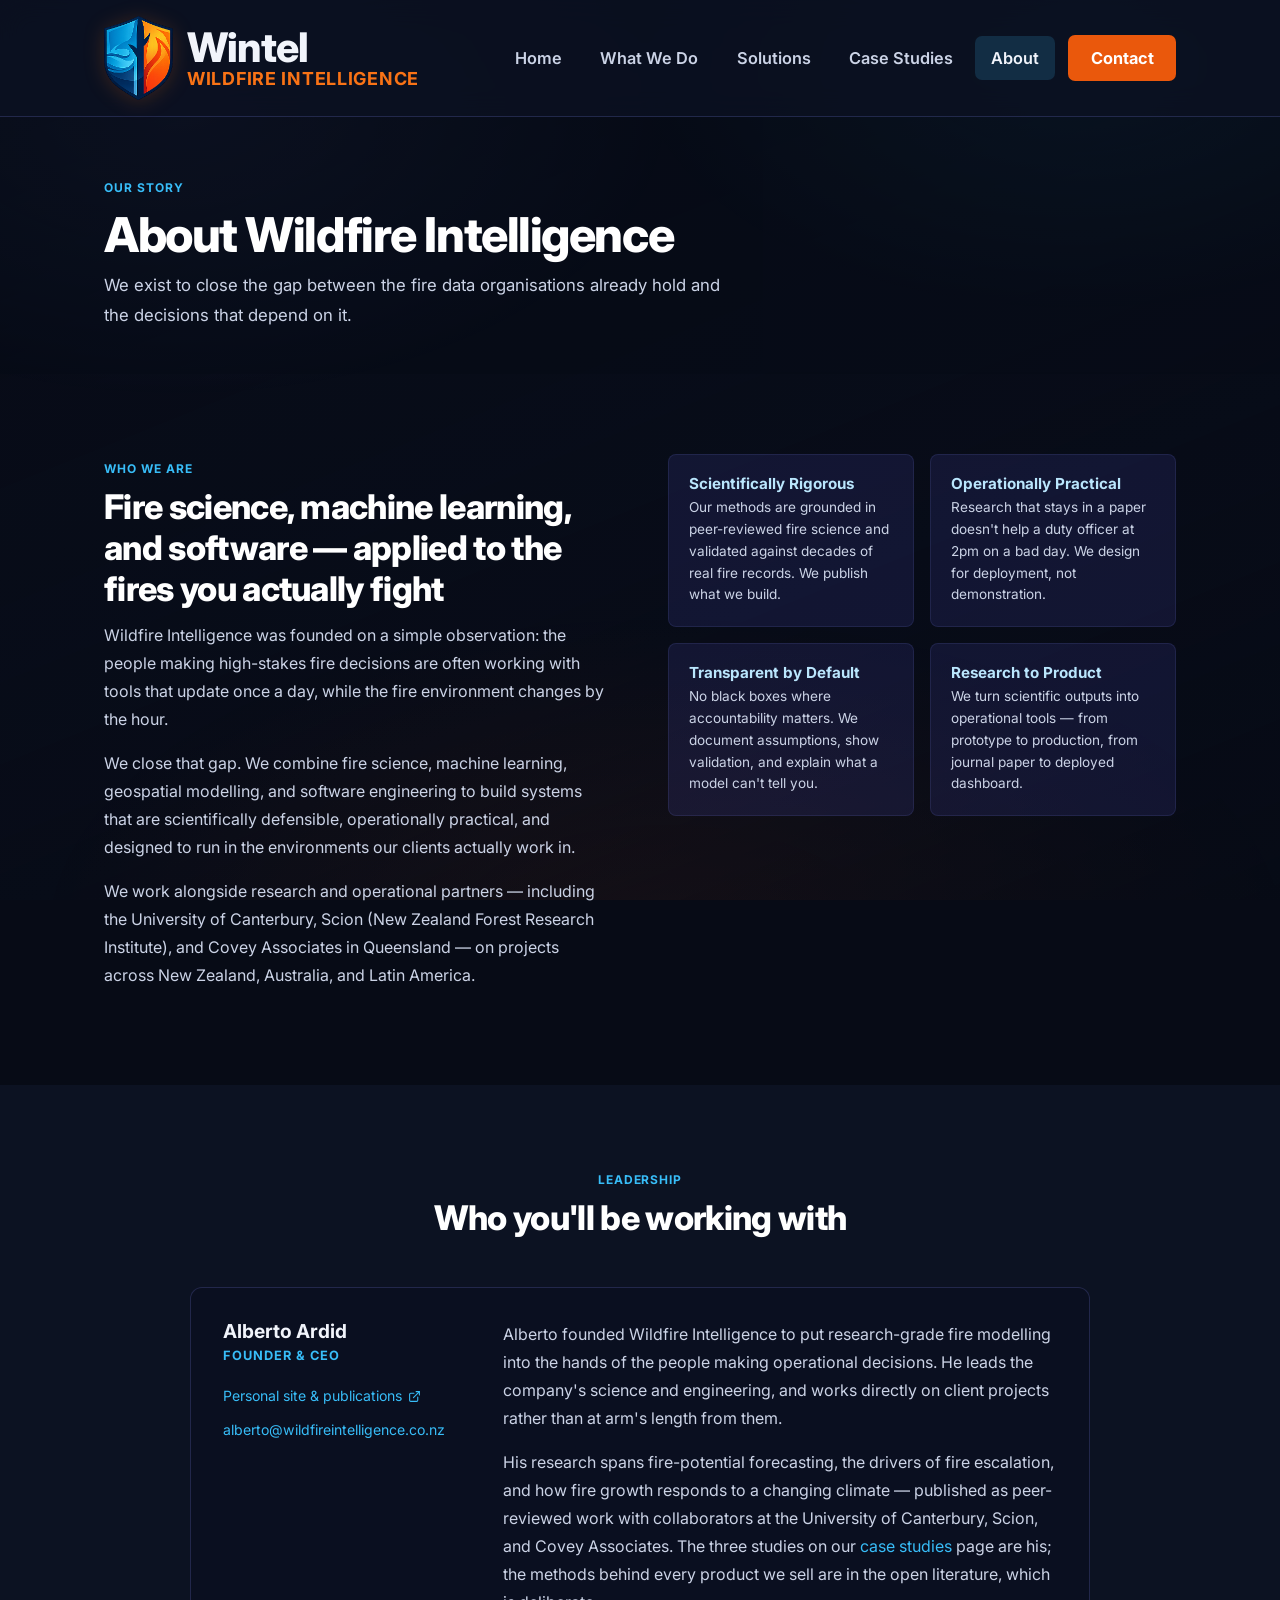
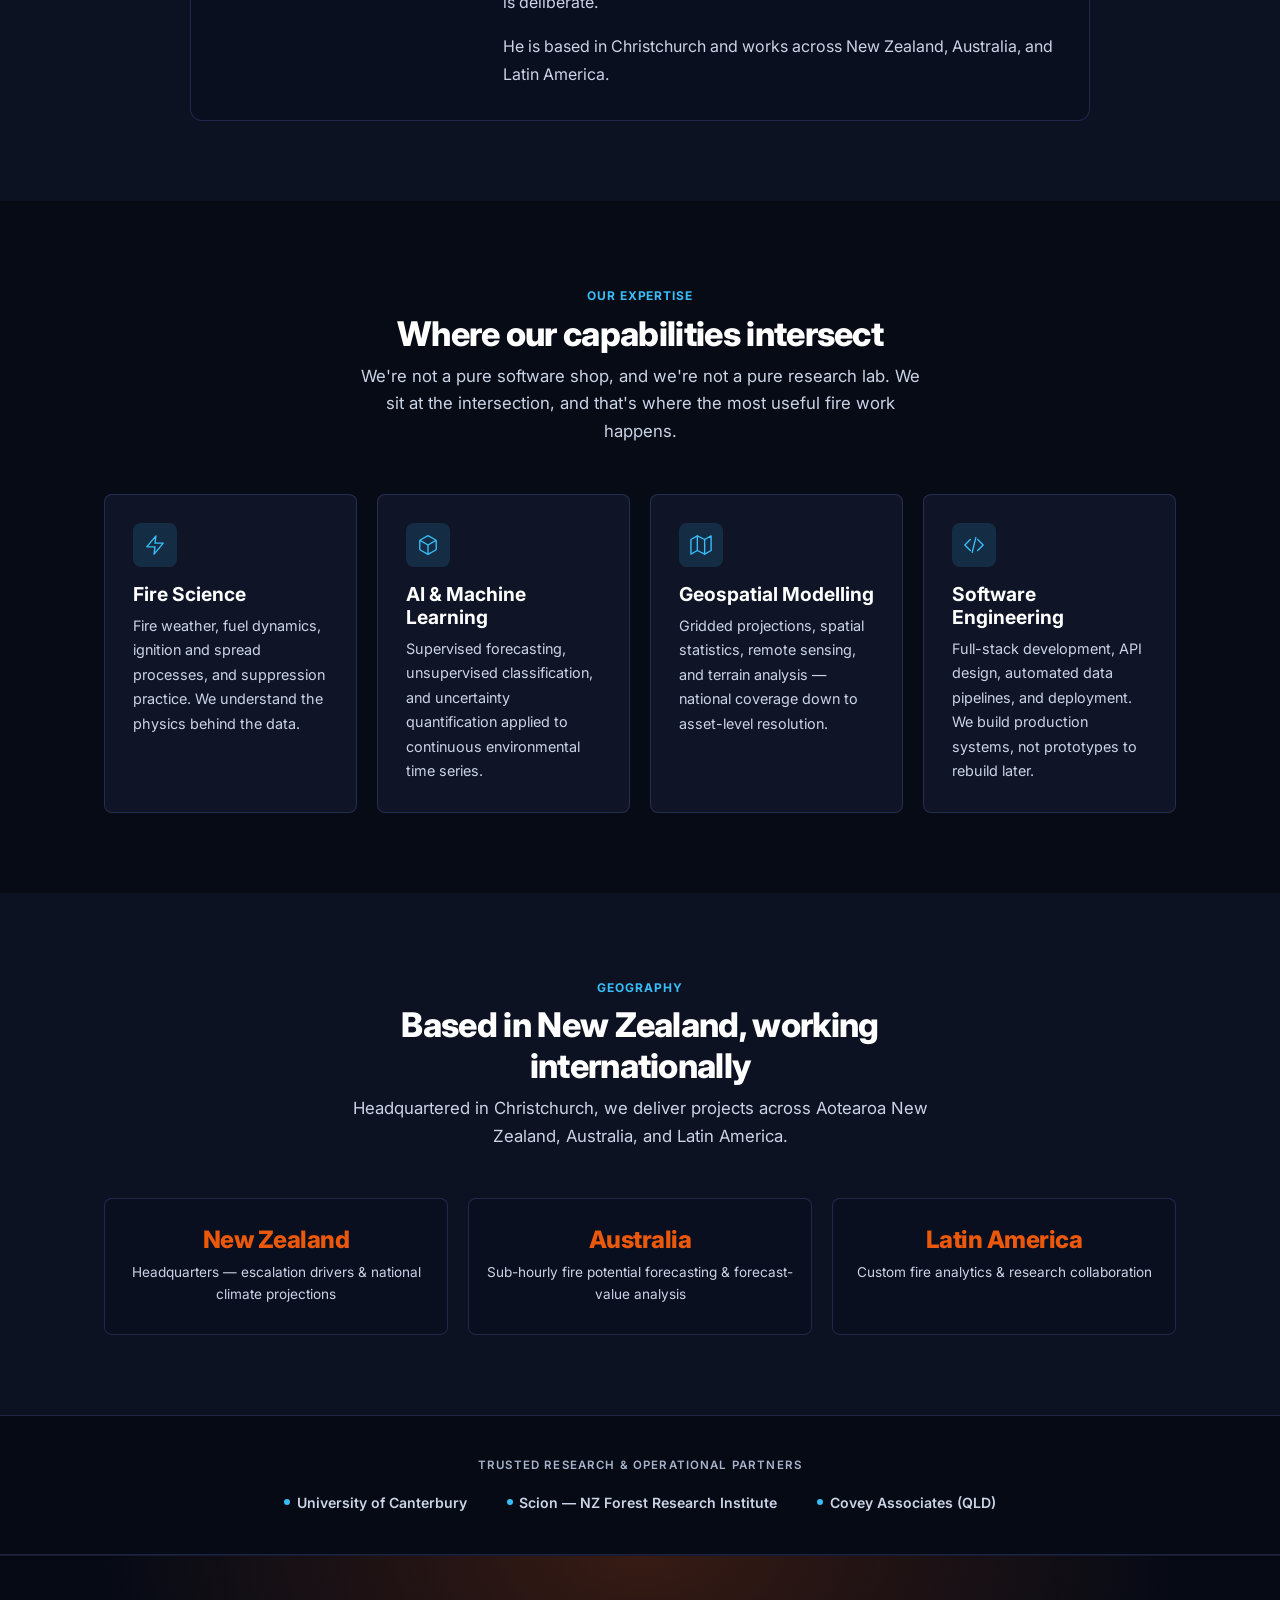
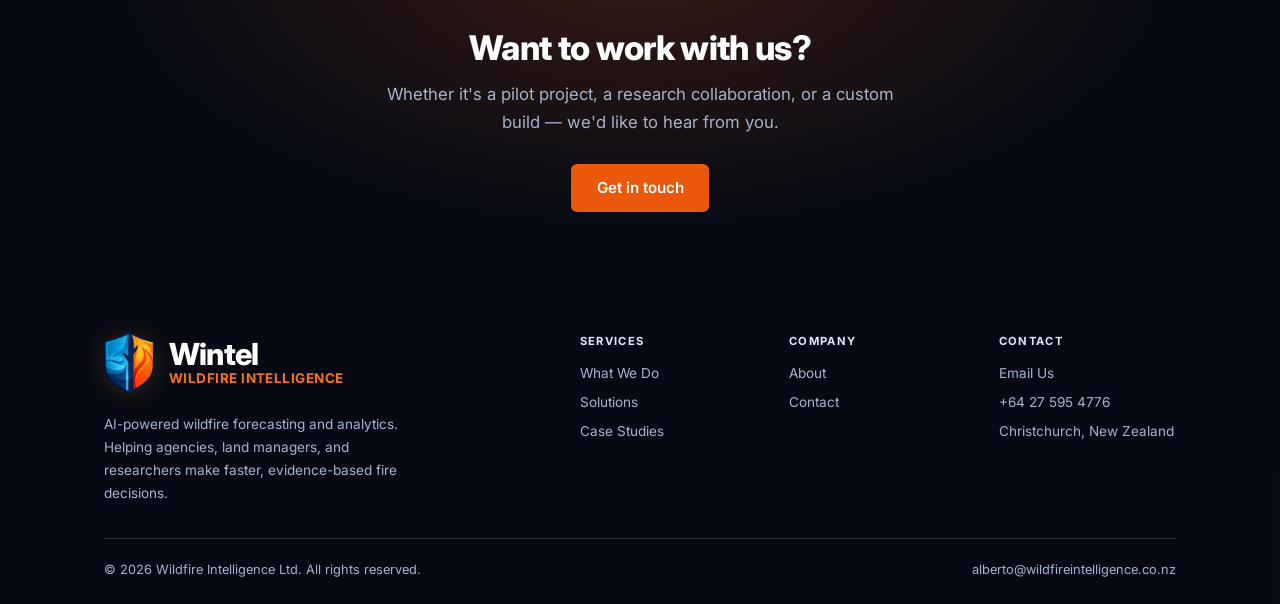
==== commit 82819c5e: "Introduce Alberto Ardid as Founder & CEO, link personal site Three places: - about.html gains a Lead" ====
--- a/about.html
+++ b/about.html
@@ -19,7 +19,7 @@
     <link rel="preconnect" href="https://fonts.googleapis.com">
     <link rel="preconnect" href="https://fonts.gstatic.com" crossorigin>
     <link rel="stylesheet" href="https://fonts.googleapis.com/css2?family=Inter:wght@400;500;600;700;800&display=swap">
-    <link rel="stylesheet" href="css/style.css?v=20260805-1142">
+    <link rel="stylesheet" href="css/style.css?v=20260805-1330">
 </head>
 <body>
 
@@ -87,8 +87,33 @@
         </div>
     </section>
 
+    <!-- FOUNDER -->
+    <section class="section section-alt">
+        <div class="container">
+            <div class="section-header">
+                <span class="section-label">Leadership</span>
+                <h2>Who you'll be working with</h2>
+            </div>
+            <div class="founder">
+                <div class="founder-id">
+                    <h3>Alberto Ardid</h3>
+                    <p class="founder-role">Founder &amp; CEO</p>
+                    <ul class="founder-links">
+                        <li><a href="https://aardid.github.io/" target="_blank" rel="noopener noreferrer">Personal site &amp; publications<svg viewBox="0 0 24 24" aria-hidden="true"><path d="M18 13v6a2 2 0 0 1-2 2H5a2 2 0 0 1-2-2V8a2 2 0 0 1 2-2h6"/><polyline points="15 3 21 3 21 9"/><line x1="10" y1="14" x2="21" y2="3"/></svg></a></li>
+                        <li><a href="mailto:alberto@wildfireintelligence.co.nz">alberto@wildfireintelligence.co.nz</a></li>
+                    </ul>
+                </div>
+                <div class="founder-bio">
+                    <p>Alberto founded Wildfire Intelligence to put research-grade fire modelling into the hands of the people making operational decisions. He leads the company's science and engineering, and works directly on client projects rather than at arm's length from them.</p>
+                    <p>His research spans fire-potential forecasting, the drivers of fire escalation, and how fire growth responds to a changing climate &mdash; published as peer-reviewed work with collaborators at the University of Canterbury, Scion, and Covey Associates. The three studies on our <a href="case-studies.html">case studies</a> page are his; the methods behind every product we sell are in the open literature, which is deliberate.</p>
+                    <p>He is based in Christchurch and works across New Zealand, Australia, and Latin America.</p>
+                </div>
+            </div>
+        </div>
+    </section>
+
     <!-- WHAT WE BRING -->
-    <section class="section section-alt">
+    <section class="section">
         <div class="container">
             <div class="section-header">
                 <span class="section-label">Our Expertise</span>
@@ -121,7 +146,7 @@
     </section>
 
     <!-- WHERE WE WORK -->
-    <section class="section">
+    <section class="section section-alt">
         <div class="container">
             <div class="section-header">
                 <span class="section-label">Geography</span>
--- a/css/style.css
+++ b/css/style.css
@@ -408,6 +408,40 @@
     display: flex; justify-content: center; align-items: center;
     position: relative;
 }
+
+/* ---- HOMEPAGE HERO BACKDROP ----------------------------------------------
+   On the homepage the ember tree is a BACKDROP, not a column item: lifted out
+   of the grid flow, anchored to the right of the copy, bleeding past the
+   container edge (.hero already clips with overflow:hidden) and dropped to low
+   opacity so it reads as atmosphere behind the headline.
+   SCOPED TO .hero ON PURPOSE — what-we-do.html reuses .hero-visual for the mesh
+   canvas inside .page-header-split, and that one must stay in flow.
+   z-index matters here: an absolutely positioned child paints ABOVE in-flow
+   siblings even at z-index 0, so .hero-content has to be raised explicitly
+   rather than relying on source order. */
+.hero .hero-visual {
+    position: absolute; inset: 0 auto 0 30%;
+    justify-content: flex-start; z-index: 0; pointer-events: none;
+}
+.hero .hero-content { position: relative; z-index: 1; }
+.hero .hero-image {
+    width: min(76vw, 1010px);  /* 860px native, so this upscales ~1.17x — fine
+                                  only because it is soft smoke at .42 opacity */
+    opacity: .42;
+    /* Two masks, intersected. Horizontal: pulled left the image now runs under the
+       copy, so its leading edge fades out where the text sits — without this the
+       embers compete with the headline. Vertical: at this size it is taller than
+       the hero, and .hero's overflow:hidden would otherwise cut the smoke on a
+       hard horizontal line at the header and at the band below. */
+    -webkit-mask-image:
+        linear-gradient(to right, transparent 0%, rgba(0,0,0,.35) 14%, #000 34%),
+        linear-gradient(to bottom, transparent 0%, #000 12%, #000 88%, transparent 100%);
+    -webkit-mask-composite: source-in;
+            mask-image:
+        linear-gradient(to right, transparent 0%, rgba(0,0,0,.35) 14%, #000 34%),
+        linear-gradient(to bottom, transparent 0%, #000 12%, #000 88%, transparent 100%);
+            mask-composite: intersect;
+}
 .hero-graphic {
     width: 100%; aspect-ratio: 16 / 9; position: relative;
     -webkit-mask-image: radial-gradient(
@@ -674,6 +708,35 @@
 .value-item h4 { color: var(--badge-text); margin-bottom: .25rem; font-size: .95rem; }
 .value-item p { color: var(--text-body); font-size: .85rem; line-height: 1.6; }
 
+/* ===== FOUNDER =====
+   Name rail left, bio right. No portrait: there is no photograph in the asset
+   set, and a placeholder avatar would read worse than none. If one is added
+   later it belongs above .founder-id, sized like .logo-mark. */
+.founder {
+    display: grid; grid-template-columns: 15rem 1fr; gap: 2.5rem;
+    align-items: start; max-width: 900px; margin: 0 auto;
+    padding: 2rem; border: 1px solid var(--line);
+    border-radius: var(--radius-lg); background: var(--surface-2);
+}
+.founder-id h3 { color: var(--text-strong); margin-bottom: .15rem; }
+.founder-role {
+    color: var(--label); font-size: .8rem; font-weight: 700;
+    text-transform: uppercase; letter-spacing: .08em; margin-bottom: 1rem;
+}
+.founder-links { list-style: none; display: grid; gap: .45rem; }
+.founder-links a {
+    display: inline-flex; align-items: center; gap: .35rem;
+    color: var(--link); font-size: .88rem; overflow-wrap: anywhere;
+}
+.founder-links a:hover { color: var(--link-hover); }
+.founder-links svg {
+    width: 13px; height: 13px; flex-shrink: 0;
+    fill: none; stroke: currentColor; stroke-width: 2;
+    stroke-linecap: round; stroke-linejoin: round;
+}
+.founder-bio p { color: var(--text-body); line-height: 1.75; margin-bottom: 1rem; }
+.founder-bio p:last-child { margin-bottom: 0; }
+
 /* ===== STATS ===== */
 .stats { display: grid; grid-template-columns: repeat(auto-fit, minmax(180px, 1fr)); gap: 1.25rem; }
 .stat {
@@ -830,12 +893,23 @@
 @media (max-width: 900px) {
     .hero-grid { grid-template-columns: 1fr; }
     /* the hero visual is now content (the ember tree), so it stays on small
-       screens — only capped so it doesn't push the buttons off the fold */
+       screens — only capped so it doesn't push the buttons off the fold.
+       The desktop backdrop treatment is undone here: a faint image sitting
+       behind the copy is fine beside it, but not under it on a narrow column. */
     .hero-visual { display: block; }
+    .hero .hero-visual { position: static; inset: auto; }
     .hero-image { max-width: 440px; margin: 0 auto; }
+    .hero .hero-image {
+        width: 100%; opacity: .62;
+        /* the edge fades exist to tuck the desktop backdrop behind the copy and
+           under the hero's clip; in flow and centred they just lop the tree's
+           left side off */
+        -webkit-mask-image: none; mask-image: none;
+    }
     .page-header-split { padding-bottom: 2.5rem; }
     .footer-inner { grid-template-columns: 1fr 1fr; }
     .about-grid { grid-template-columns: 1fr; gap: 2rem; }
+    .founder { grid-template-columns: 1fr; gap: 1.5rem; padding: 1.5rem; }
     .solutions-grid { grid-template-columns: 1fr; }
     .service-block { grid-template-columns: 1fr; gap: 2rem; }
     .service-block.reverse .service-content { order: 1; }
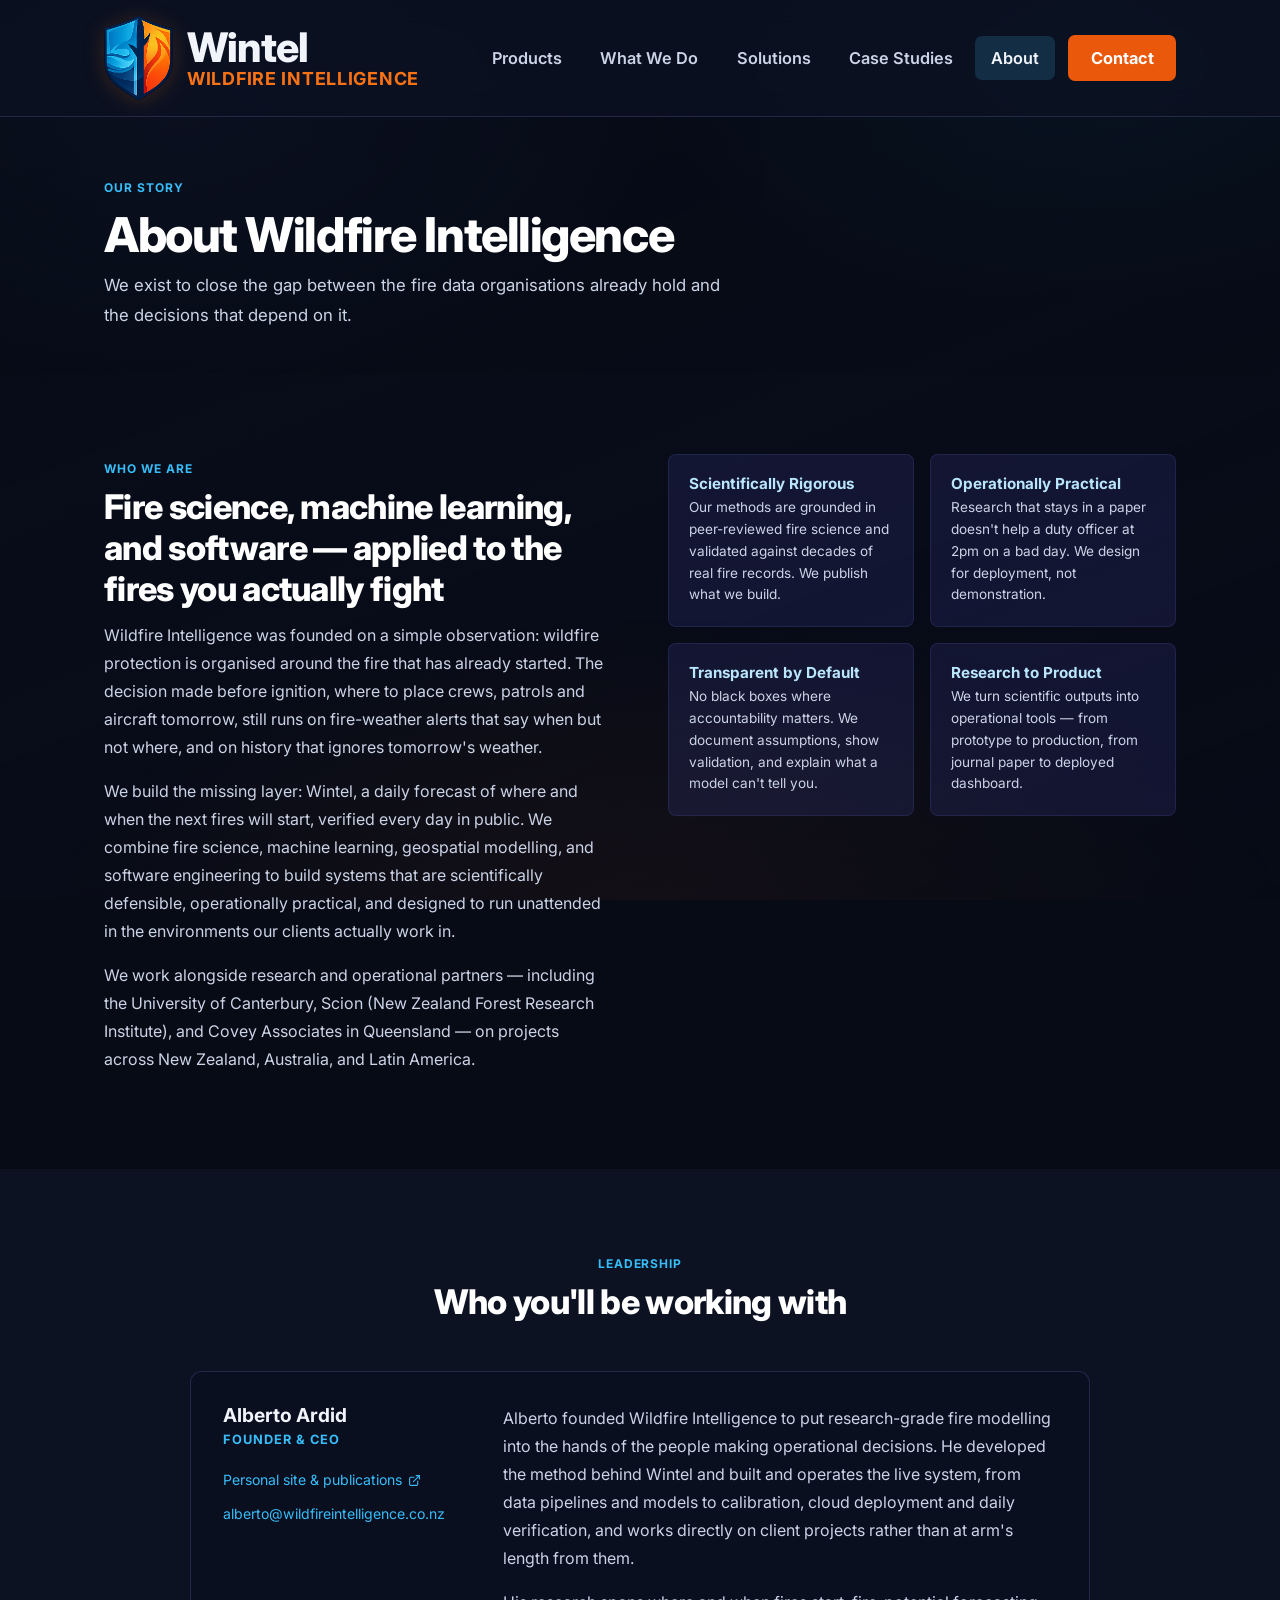
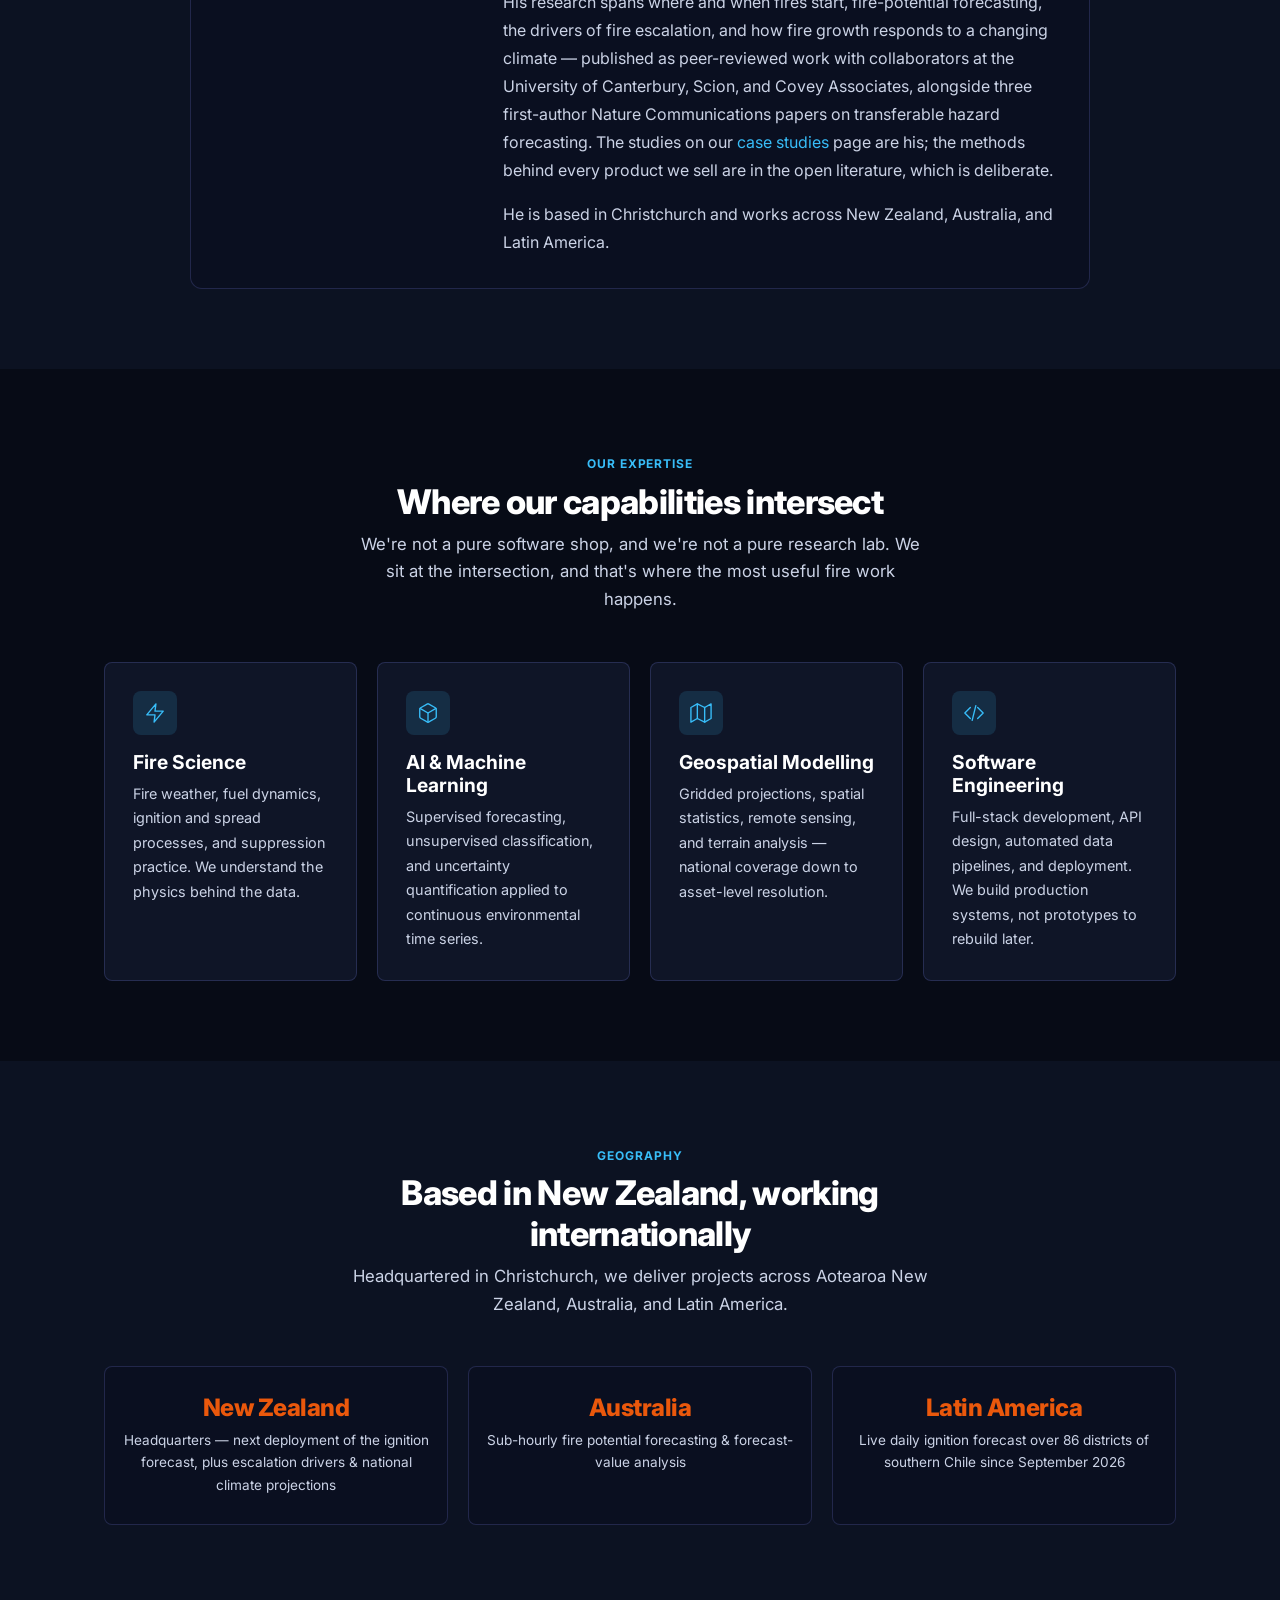
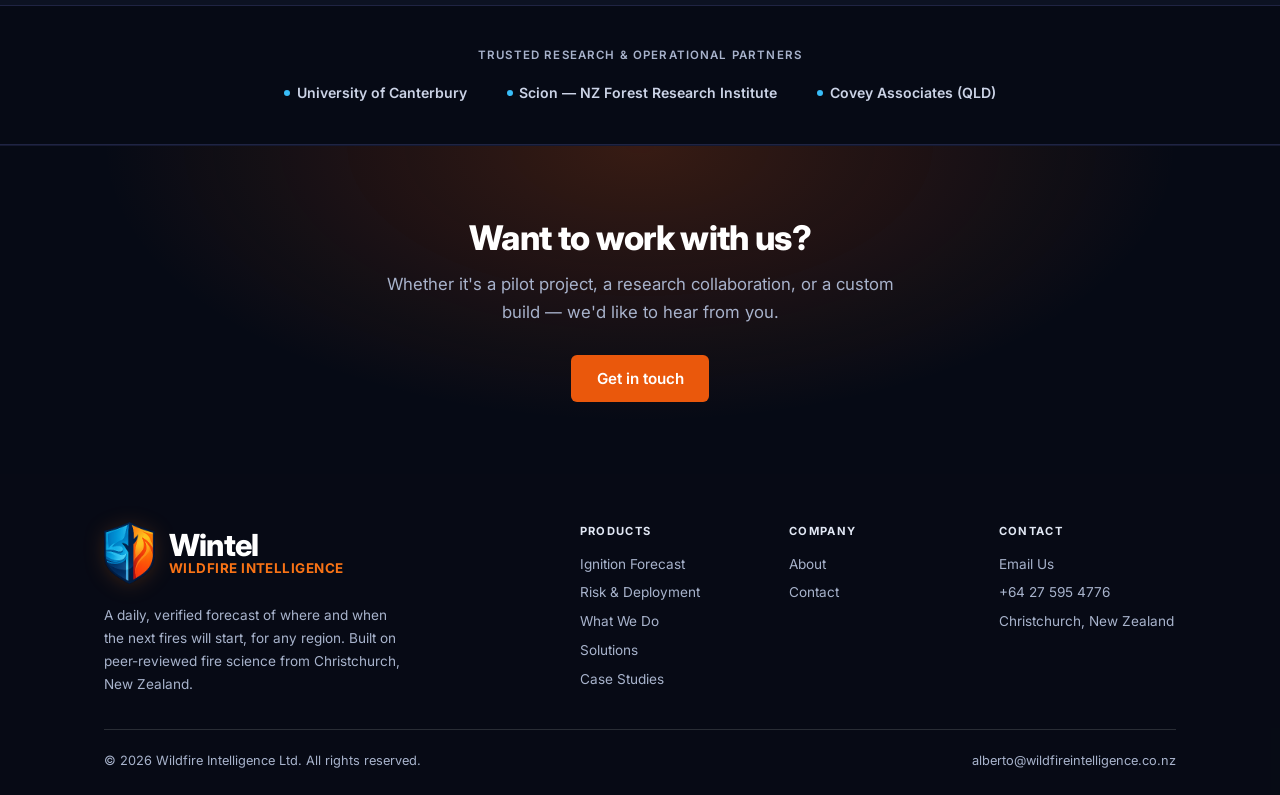
==== commit 442fef9f: "Reposition the site around the two Wintel dashboards The site now sells the products first: Product " ====
--- a/about.html
+++ b/about.html
@@ -4,7 +4,7 @@
     <meta charset="UTF-8">
     <meta name="viewport" content="width=device-width, initial-scale=1.0">
     <title>About — Wildfire Intelligence | Fire Science, AI &amp; Software</title>
-    <meta name="description" content="Wildfire Intelligence combines fire science, machine learning, geospatial modelling, and software engineering to support fire decisions under uncertainty. Based in Christchurch, New Zealand.">
+    <meta name="description" content="Wildfire Intelligence builds Wintel, a daily forecast of where and when the next fires will start. Fire science, machine learning, geospatial modelling and software engineering from Christchurch, New Zealand.">
     <meta name="keywords" content="about Wildfire Intelligence, fire science AI, wildfire data science New Zealand, Alberto Ardid, fire analytics company">
 
     <meta property="og:type" content="website">
@@ -19,7 +19,7 @@
     <link rel="preconnect" href="https://fonts.googleapis.com">
     <link rel="preconnect" href="https://fonts.gstatic.com" crossorigin>
     <link rel="stylesheet" href="https://fonts.googleapis.com/css2?family=Inter:wght@400;500;600;700;800&display=swap">
-    <link rel="stylesheet" href="css/style.css?v=20260805-1330">
+    <link rel="stylesheet" href="css/style.css?v=20261026-2330">
 </head>
 <body>
 
@@ -34,7 +34,7 @@
             <svg viewBox="0 0 24 24"><line x1="3" y1="6" x2="21" y2="6"/><line x1="3" y1="12" x2="21" y2="12"/><line x1="3" y1="18" x2="21" y2="18"/></svg>
         </button>
         <ul class="nav-links">
-            <li><a href="index.html">Home</a></li>
+            <li><a href="ignition-forecast.html">Products</a></li>
             <li><a href="what-we-do.html">What We Do</a></li>
             <li><a href="solutions.html">Solutions</a></li>
             <li><a href="case-studies.html">Case Studies</a></li>
@@ -61,8 +61,8 @@
                 <div class="about-content">
                     <span class="section-label">Who We Are</span>
                     <h2>Fire science, machine learning, and software &mdash; applied to the fires you actually fight</h2>
-                    <p>Wildfire Intelligence was founded on a simple observation: the people making high-stakes fire decisions are often working with tools that update once a day, while the fire environment changes by the hour.</p>
-                    <p>We close that gap. We combine fire science, machine learning, geospatial modelling, and software engineering to build systems that are scientifically defensible, operationally practical, and designed to run in the environments our clients actually work in.</p>
+                    <p>Wildfire Intelligence was founded on a simple observation: wildfire protection is organised around the fire that has already started. The decision made before ignition, where to place crews, patrols and aircraft tomorrow, still runs on fire-weather alerts that say when but not where, and on history that ignores tomorrow's weather.</p>
+                    <p>We build the missing layer: Wintel, a daily forecast of where and when the next fires will start, verified every day in public. We combine fire science, machine learning, geospatial modelling, and software engineering to build systems that are scientifically defensible, operationally practical, and designed to run unattended in the environments our clients actually work in.</p>
                     <p>We work alongside research and operational partners &mdash; including the University of Canterbury, Scion (New Zealand Forest Research Institute), and Covey Associates in Queensland &mdash; on projects across New Zealand, Australia, and Latin America.</p>
                 </div>
                 <div class="values-grid">
@@ -104,8 +104,8 @@
                     </ul>
                 </div>
                 <div class="founder-bio">
-                    <p>Alberto founded Wildfire Intelligence to put research-grade fire modelling into the hands of the people making operational decisions. He leads the company's science and engineering, and works directly on client projects rather than at arm's length from them.</p>
-                    <p>His research spans fire-potential forecasting, the drivers of fire escalation, and how fire growth responds to a changing climate &mdash; published as peer-reviewed work with collaborators at the University of Canterbury, Scion, and Covey Associates. The three studies on our <a href="case-studies.html">case studies</a> page are his; the methods behind every product we sell are in the open literature, which is deliberate.</p>
+                    <p>Alberto founded Wildfire Intelligence to put research-grade fire modelling into the hands of the people making operational decisions. He developed the method behind Wintel and built and operates the live system, from data pipelines and models to calibration, cloud deployment and daily verification, and works directly on client projects rather than at arm's length from them.</p>
+                    <p>His research spans where and when fires start, fire-potential forecasting, the drivers of fire escalation, and how fire growth responds to a changing climate &mdash; published as peer-reviewed work with collaborators at the University of Canterbury, Scion, and Covey Associates, alongside three first-author Nature Communications papers on transferable hazard forecasting. The studies on our <a href="case-studies.html">case studies</a> page are his; the methods behind every product we sell are in the open literature, which is deliberate.</p>
                     <p>He is based in Christchurch and works across New Zealand, Australia, and Latin America.</p>
                 </div>
             </div>
@@ -156,7 +156,7 @@
             <div class="stats">
                 <div class="stat">
                     <div class="stat-number" style="font-size:1.5rem;">New Zealand</div>
-                    <div class="stat-label">Headquarters &mdash; escalation drivers &amp; national climate projections</div>
+                    <div class="stat-label">Headquarters &mdash; next deployment of the ignition forecast, plus escalation drivers &amp; national climate projections</div>
                 </div>
                 <div class="stat">
                     <div class="stat-number" style="font-size:1.5rem;">Australia</div>
@@ -164,7 +164,7 @@
                 </div>
                 <div class="stat">
                     <div class="stat-number" style="font-size:1.5rem;">Latin America</div>
-                    <div class="stat-label">Custom fire analytics &amp; research collaboration</div>
+                    <div class="stat-label">Live daily ignition forecast over 86 districts of southern Chile since September 2026</div>
                 </div>
             </div>
         </div>
@@ -199,11 +199,13 @@
                 <a href="index.html" class="logo" aria-label="Wintel - Wildfire Intelligence home">
                     <img class="logo-mark" src="img/logo-mark.png?v=20260805-1210" alt="" width="267" height="323"><span class="logo-text"><span class="logo-word">Wintel</span><span class="logo-sub">Wildfire Intelligence</span></span>
                 </a>
-                <p>AI-powered wildfire forecasting and analytics. Helping agencies, land managers, and researchers make faster, evidence-based fire decisions.</p>
+                <p>A daily, verified forecast of where and when the next fires will start, for any region. Built on peer-reviewed fire science from Christchurch, New Zealand.</p>
             </div>
             <div>
-                <div class="footer-heading">Services</div>
+                <div class="footer-heading">Products</div>
                 <ul class="footer-links">
+                    <li><a href="ignition-forecast.html">Ignition Forecast</a></li>
+                    <li><a href="crew-deployment.html">Risk &amp; Deployment</a></li>
                     <li><a href="what-we-do.html">What We Do</a></li>
                     <li><a href="solutions.html">Solutions</a></li>
                     <li><a href="case-studies.html">Case Studies</a></li>
--- a/css/style.css
+++ b/css/style.css
@@ -146,6 +146,19 @@
     --on-band-muted:   var(--ash-400);
     --on-band-label:   var(--sky-300);
     --on-band-badge:   rgba(56,189,248,.18);
+
+    /* product showcase — screenshots and figures rendered on light plates.
+       The dashboard and the paper figures are drawn for white, so they sit on a
+       bone plate regardless of theme; --figure-caption is the caption under it.
+       --bar-model / --bar-base colour the Wintel-vs-baseline comparison bars:
+       the model takes the data accent, the baseline stays neutral so orange
+       keeps meaning "action". */
+    --figure-plate:   #f7f7f5;
+    --figure-line:    rgba(129,140,248,.30);
+    --figure-caption: var(--ash-400);
+    --bar-model:      var(--sky-400);
+    --bar-base:       var(--ash-600);
+    --bar-track:      rgba(255,255,255,.06);
 }
 
 /* ---------- 3. RETIRED THEMES (one-paste restore) ----------------------------
@@ -879,6 +892,138 @@
 .footer-bottom a { color: var(--on-band-muted); }
 .footer-bottom a:hover { color: var(--on-band-label); }
 
+/* ===== PRODUCT SHOWCASE (ignition-forecast.html, homepage) =====
+   A screenshot of the live dashboard on a light plate, with numbered callouts
+   that mirror the four things a customer is shown on the first demo: the 1 km
+   map, the priority districts, yesterday's score, the season to date. */
+.showcase { display: grid; gap: 1.5rem; }
+.showcase-frame {
+    background: var(--figure-plate); border: 1px solid var(--figure-line);
+    border-radius: var(--radius-lg); padding: .5rem; overflow: hidden;
+    box-shadow: var(--shadow-card);
+}
+.showcase-frame img { width: 100%; height: auto; display: block; border-radius: calc(var(--radius-lg) - 4px); }
+.showcase-caption { font-size: .82rem; color: var(--figure-caption); text-align: center; line-height: 1.6; }
+.showcase-caption a { color: var(--link); }
+.callouts {
+    display: grid; grid-template-columns: repeat(4, 1fr); gap: 1rem;
+    list-style: none;
+}
+.callout {
+    display: flex; gap: .75rem; align-items: flex-start;
+    background: var(--surface); border: 1px solid var(--line);
+    border-radius: var(--radius); padding: 1rem 1.1rem;
+}
+.callout-num {
+    flex-shrink: 0; width: 28px; height: 28px; border-radius: 50%;
+    background: var(--tint-badge); color: var(--badge-text);
+    font-weight: 800; font-size: .85rem; display: grid; place-items: center;
+}
+.callout h4 { font-size: .95rem; margin-bottom: .2rem; color: var(--text-strong); }
+.callout p { font-size: .85rem; color: var(--text-body); line-height: 1.6; }
+
+/* Numbered steps — "every morning" */
+.steps { display: grid; grid-template-columns: repeat(4, 1fr); gap: 1rem; list-style: none; counter-reset: step; }
+.steps-5 { grid-template-columns: repeat(5, 1fr); }  /* the five layers on crew-deployment.html */
+.step {
+    background: var(--surface); border: 1px solid var(--line); border-radius: var(--radius);
+    padding: 1.4rem 1.25rem 1.3rem; position: relative;
+}
+.step::before {
+    counter-increment: step; content: counter(step, decimal-leading-zero);
+    display: block; font-size: .78rem; font-weight: 700; letter-spacing: .08em;
+    color: var(--label); margin-bottom: .6rem;
+}
+.step h4 { font-size: 1rem; margin-bottom: .35rem; }
+.step p { font-size: .88rem; color: var(--text-body); line-height: 1.65; }
+
+/* Wintel-vs-baseline comparison bars (share of next-day fires caught) */
+.compare { display: grid; gap: .55rem; }
+.compare-head, .compare-row {
+    display: grid; grid-template-columns: 150px 1fr; gap: 1rem; align-items: center;
+}
+.compare-head { font-size: .78rem; color: var(--text-muted); font-weight: 600; letter-spacing: .04em; text-transform: uppercase; }
+.compare-row .region { font-size: .92rem; color: var(--text-strong); font-weight: 600; }
+.bars { display: grid; gap: .3rem; }
+.bar { display: grid; grid-template-columns: 1fr auto; align-items: center; gap: .6rem; }
+.bar-track { height: 9px; background: var(--bar-track); border-radius: 99px; overflow: hidden; }
+.bar-fill { height: 100%; border-radius: 99px; }
+.bar-model .bar-fill { background: var(--bar-model); }
+.bar-base  .bar-fill { background: var(--bar-base); }
+.bar-val { font-size: .8rem; font-variant-numeric: tabular-nums; min-width: 3.2em; text-align: right; }
+.bar-model .bar-val { color: var(--verify-text); font-weight: 700; }
+.bar-base  .bar-val { color: var(--text-muted); }
+.legend { display: flex; gap: 1.25rem; flex-wrap: wrap; font-size: .8rem; color: var(--text-muted); margin-top: .9rem; }
+.legend span::before {
+    content: ""; display: inline-block; width: 12px; height: 9px; border-radius: 99px;
+    margin-right: .4rem; vertical-align: middle;
+}
+.legend .lg-model::before { background: var(--bar-model); }
+.legend .lg-base::before  { background: var(--bar-base); }
+
+/* Paper figures sit on the same light plate as the dashboard */
+.figure-plate {
+    background: var(--figure-plate); border: 1px solid var(--figure-line);
+    border-radius: var(--radius-lg); padding: 1rem; box-shadow: var(--shadow-rest);
+}
+.figure-plate img { width: 100%; height: auto; display: block; }
+.figure-caption { font-size: .82rem; color: var(--figure-caption); line-height: 1.65; margin-top: .75rem; }
+
+/* Two-column evidence layout: bars left, figure right */
+.evidence-grid { display: grid; grid-template-columns: 1fr 1.25fr; gap: 2.5rem; align-items: start; }
+.evidence-grid h3 { margin-bottom: .35rem; }
+.evidence-grid .lead { color: var(--text-body); font-size: .92rem; line-height: 1.7; margin-bottom: 1.25rem; }
+
+/* Plain-language caveat panel ("what it is not") */
+.plain-panel {
+    background: var(--tint-panel); border: 1px solid var(--line);
+    border-radius: var(--radius-lg); padding: 1.75rem 2rem;
+}
+.plain-panel h3 { margin-bottom: .75rem; }
+.plain-panel ul { list-style: none; display: grid; gap: .6rem; }
+.plain-panel li { font-size: .92rem; color: var(--text-body); line-height: 1.65; padding-left: 1.2rem; position: relative; }
+.plain-panel li::before { content: "\2014"; position: absolute; left: 0; color: var(--label); }
+.plain-panel strong { color: var(--text-strong); font-weight: 600; }
+
+/* Two-up "what you get / what you bring" */
+.two-up { display: grid; grid-template-columns: 1fr 1fr; gap: 1.5rem; }
+.fineprint { font-size: .8rem; color: var(--text-faint); line-height: 1.6; margin-top: 1.25rem; }
+
+/* Status pill (live since …) used in page headers. Inline-block, NOT inline-flex:
+   a flex item's min-width:auto would stop the long label wrapping on a phone and
+   push the whole page wider than the viewport. */
+.status-pill-row { margin-bottom: 1rem; }
+.status-pill {
+    display: inline-block; max-width: 100%;
+    font-size: .8rem; font-weight: 600; color: var(--badge-text); line-height: 1.5;
+    background: var(--tint-badge); border-radius: 99px; padding: .3rem .8rem .3rem .7rem;
+}
+.status-pill::before {
+    content: ""; display: inline-block; width: 7px; height: 7px; border-radius: 50%;
+    margin-right: .5rem; vertical-align: middle; position: relative; top: -1px;
+    background: var(--action-hot); box-shadow: 0 0 0 3px rgba(249,115,22,.22);
+}
+
+/* Product switcher — the two product pages link to each other under the header.
+   The nav has one "Products" item (the row is width-constrained), so this row
+   is how a visitor sees there are two. */
+.product-switch {
+    display: flex; gap: .5rem; flex-wrap: wrap;
+    margin-top: 1.5rem;
+}
+.product-switch a {
+    display: inline-flex; align-items: center; gap: .5rem;
+    padding: .5rem .95rem; border-radius: 99px; font-size: .88rem; font-weight: 600;
+    color: var(--text-strong); background: var(--surface-2); border: 1px solid var(--line);
+    transition: border-color .15s, background .15s;
+}
+.product-switch a:hover { border-color: var(--border-hover); background: var(--tint-nav); color: var(--heading); }
+.product-switch a.current { background: var(--tint-badge); border-color: var(--border-hover); color: var(--badge-text); }
+.product-switch .ps-num {
+    font-size: .72rem; font-weight: 800; letter-spacing: .06em; color: var(--label);
+}
+.product-switch a.current .ps-num { color: var(--badge-text); }
+
 /* ===== RESPONSIVE ===== */
 /* Between the mobile breakpoint and ~1080px the six-item nav and the live-text
    lockup compete for the same row. The lockup gives way — shrinking type is less
@@ -914,6 +1059,10 @@
     .service-block { grid-template-columns: 1fr; gap: 2rem; }
     .service-block.reverse .service-content { order: 1; }
     .service-block.reverse .service-visual { order: 2; }
+    .callouts, .steps, .steps-5 { grid-template-columns: 1fr 1fr; }
+    .evidence-grid { grid-template-columns: 1fr; gap: 2rem; }
+    .two-up { grid-template-columns: 1fr; }
+    .compare-head, .compare-row { grid-template-columns: 110px 1fr; gap: .75rem; }
 }
 /* Mobile nav takes over at 900px, not 768px. The six-item nav needs ~580px on its
    own; below ~865px it ran into the logo and clipped the Contact button — that was
@@ -952,6 +1101,8 @@
     .hero-buttons .btn { justify-content: center; }
     .services-grid { grid-template-columns: 1fr; }
     .case-studies-grid { grid-template-columns: 1fr; }
+    .callouts, .steps, .steps-5 { grid-template-columns: 1fr; }
+    .plain-panel { padding: 1.25rem; }
 }
 
 @media (prefers-reduced-motion: reduce) {
